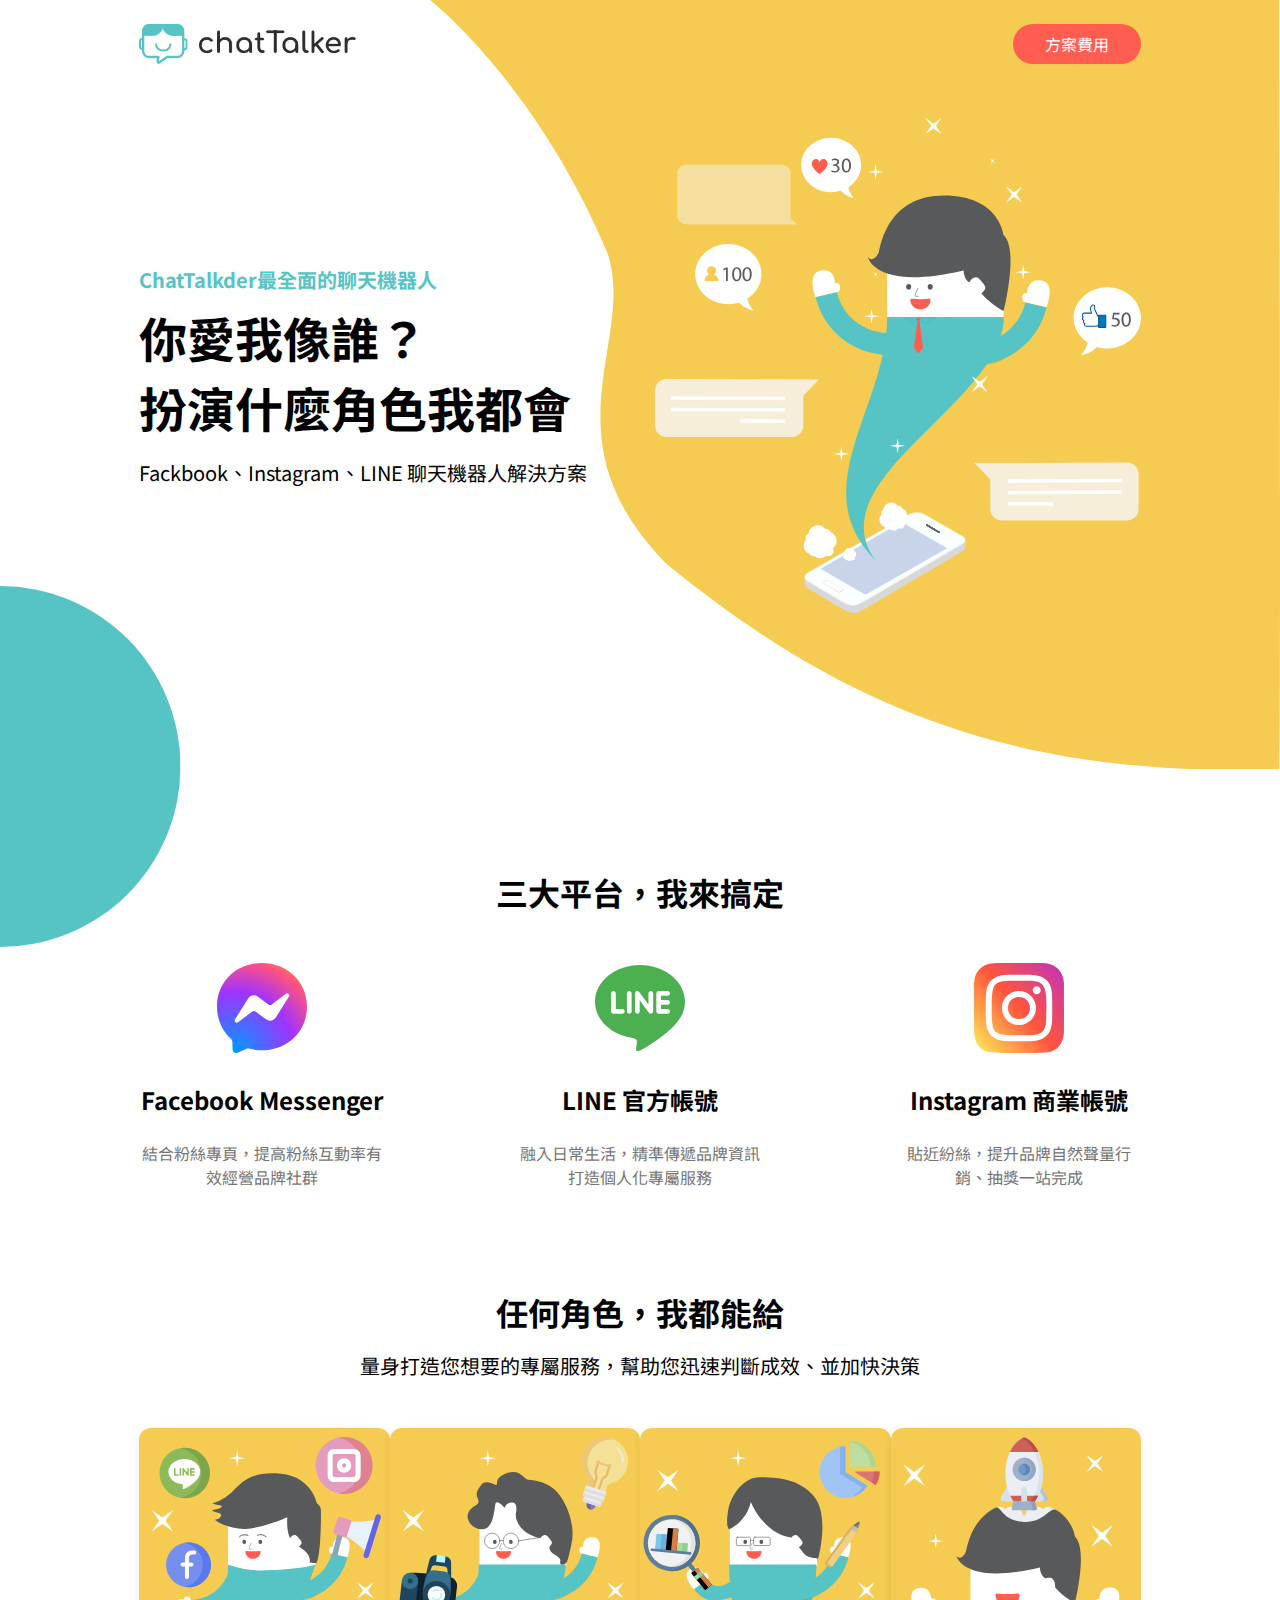
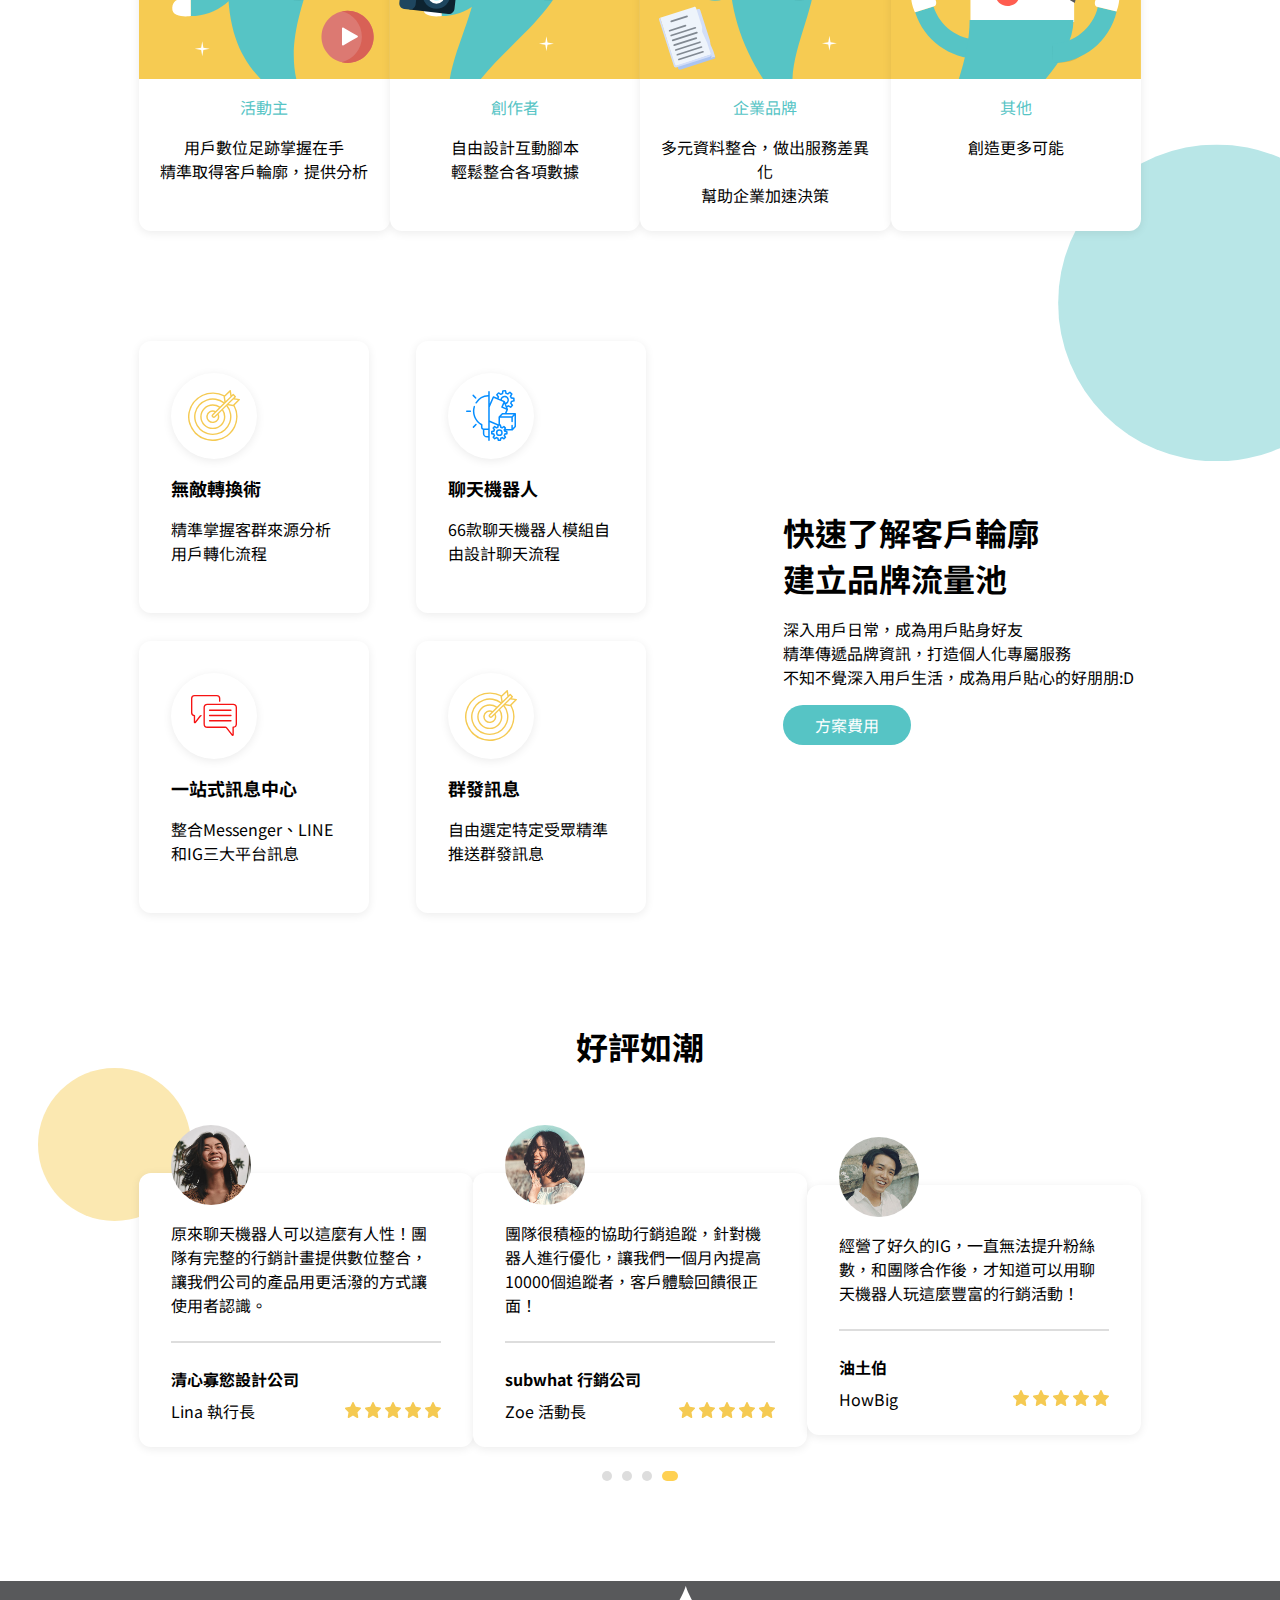
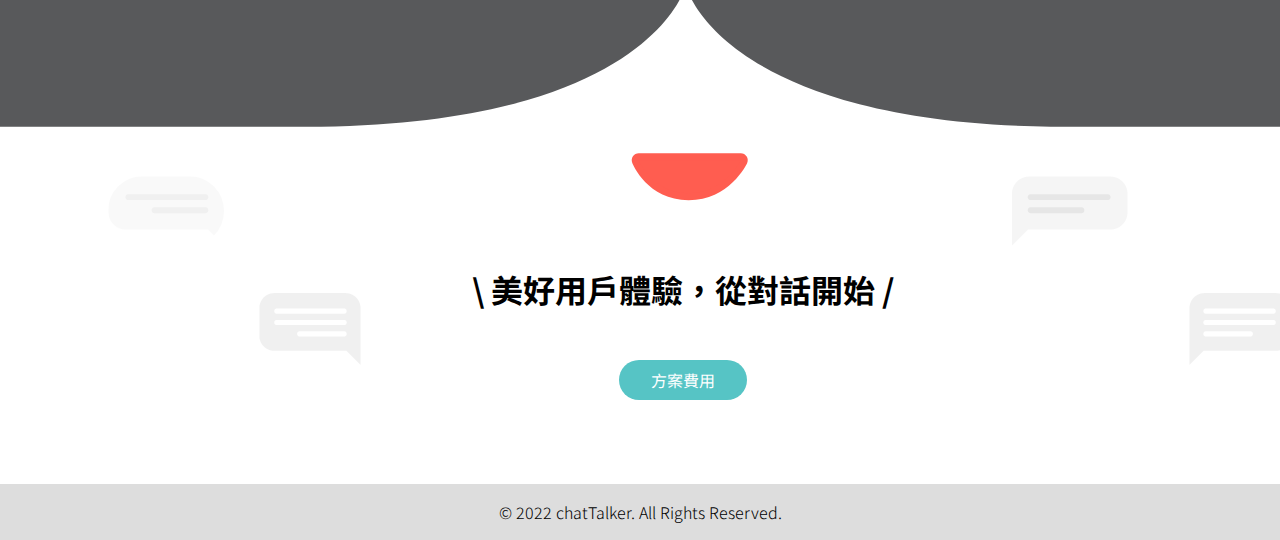
==== index.html @ a9860c72 "test-1" ====
<!DOCTYPE html>
<html lang="en">
<head>
  <meta charset="UTF-8">
  <meta http-equiv="X-UA-Compatible" content="IE=edge">
  <meta name="viewport" content="width=device-width, initial-scale=1.0">

  <link rel="stylesheet" href="css/style.css">

  <title>chat Talker AI 機器人</title>
</head>
<body>
  <section class="container header">
    <nav>
      <img src="images/logo.png" alt="">

      <a class="btn" href="#">方案費用</a>
    </nav>
    
    <div class="hero">
      <div class="content">
        <p class="subtitle">ChatTalkder最全面的聊天機器人</p>
        <h1>你愛我像誰？<br>扮演什麼角色我都會</h1>
        <p>Fackbook、Instagram、LINE 聊天機器人解決方案</p>
      </div>

      <div>
        <img src="images/home.svg" alt="機器人">
      </div>
    </div>
  </section>

  <section class="container platform">
    <h1>三大平台，我來搞定</h1>
    <div class="socials">
      <div class="social">
        <img src="images/messenger.svg" alt="">
        <h2>Facebook Messenger</h2>
        <p>結合粉絲專頁，提高粉絲互動率有效經營品牌社群</p>
      </div>

      <div class="social">
        <img src="images/line.svg" alt="">
        <h2>LINE 官方帳號</h2>
        <p>融入日常生活，精準傳遞品牌資訊打造個人化專屬服務</p>
      </div>

      <div class="social">
        <img src="images/instagram.svg" alt="">
        <h2>Instagram 商業帳號</h2>
        <p>貼近紛絲，提升品牌自然聲量行銷、抽獎一站完成</p>
      </div>
    </div>
  </section>

  <section class="container service">
    <h1>任何角色，我都能給</h1>
    <p class="service-content">量身打造您想要的專屬服務，幫助您迅速判斷成效、並加快決策</p>

    <div class="cards">
      <div class="card">
        <img src="images/ch01.svg" alt="">
        <div class="card-content">
          <p class="card-color">活動主</p>
          <p>用戶數位足跡掌握在手<br>精準取得客戶輪廓，提供分析</p>
        </div>
      </div>

      <div class="card">
        <img src="images/ch02.svg" alt="">
        <div class="card-content">
          <p class="card-color">創作者</p>
          <p>自由設計互動腳本<br>輕鬆整合各項數據</p>
        </div>
      </div>

      <div class="card">
        <img src="images/ch03.svg" alt="">
        <div class="card-content">
          <p class="card-color">企業品牌</p>
          <p>多元資料整合，做出服務差異化<br>幫助企業加速決策</p>
        </div>
      </div>

      <div class="card">
        <img src="images/ch04.svg" alt="">
        <div class="card-content">
          <p class="card-color">其他</p>
          <p>創造更多可能</p>
        </div>
      </div>
    </div>
  </section>

  <section class="container customers">
    <div class="customer-cards">
      <div class="customer-card">
        <div class="customer-icon">
          <img src="images/icon01.svg" alt="">
        </div>
        <p class="icon-header">無敵轉換術</p>
        <p>精準掌握客群來源分析用戶轉化流程</p>
      </div>

      <div class="customer-card">
        <div class="customer-icon">
          <img src="images/icon02.svg" alt="">
        </div>
        <p class="icon-header">聊天機器人</p>
        <p>66款聊天機器人模組自由設計聊天流程</p>
      </div>

      <div class="customer-card">
        <div class="customer-icon">
          <img src="images/icon03.svg" alt="">
        </div>
        <p class="icon-header">一站式訊息中心</p>
        <p>整合Messenger、LINE和IG三大平台訊息</p>
      </div>

      <div class="customer-card">
        <div class="customer-icon">
          <img src="images/icon01.svg" alt="">
        </div>
        <p class="icon-header">群發訊息</p>
        <p>自由選定特定受眾精準推送群發訊息</p>
      </div>
    </div>

    <div class="customer-content">
      <h1>快速了解客戶輪廓<br>建立品牌流量池</h1>
      <p>深入用戶日常，成為用戶貼身好友<br>精準傳遞品牌資訊，打造個人化專屬服務<br>不知不覺深入用戶生活，成為用戶貼心的好朋朋:D</p>
      <a href="#" class="btn">方案費用</a>
    </div>
  </section>

  <section class="container comment">
    <h1>好評如潮</h1>
    <div class="comment-cards">
      <div class="comment-card">
        <div class="comment-img">
          <img src="images/user01.jpg" alt="">
        </div>

        <p>原來聊天機器人可以這麼有人性！團隊有完整的行銷計畫提供數位整合，讓我們公司的產品用更活潑的方式讓使用者認識。</p>
        <div class="line"></div>
        <div class="user-contents">
          <div class="user">
            <p class="company">清心寡慾設計公司</p>
            <p>Lina 執行長</p>
          </div>
          <div class="stars">
            <img src="images/icon_star.svg" alt="">
            <img src="images/icon_star.svg" alt="">
            <img src="images/icon_star.svg" alt="">
            <img src="images/icon_star.svg" alt="">
            <img src="images/icon_star.svg" alt="">
          </div>
        </div>
      </div>

      <div class="comment-card">
        <div class="comment-img">
          <img src="images/user02.jpg" alt="">
        </div>
      
        <p>團隊很積極的協助行銷追蹤，針對機器人進行優化，讓我們一個月內提高10000個追蹤者，客戶體驗回饋很正面！</p>
        <div class="line"></div>
        <div class="user-contents">
          <div class="user">
            <p class="company">subwhat 行銷公司</p>
            <p>Zoe 活動長</p>
          </div>
          <div class="stars">
            <img src="images/icon_star.svg" alt="">
            <img src="images/icon_star.svg" alt="">
            <img src="images/icon_star.svg" alt="">
            <img src="images/icon_star.svg" alt="">
            <img src="images/icon_star.svg" alt="">
          </div>
        </div>
      </div>

      <div class="comment-card">
        <div class="comment-img">
          <img src="images/user03.jpg" alt="">
        </div>
      
        <p>經營了好久的IG，一直無法提升粉絲數，和團隊合作後，才知道可以用聊天機器人玩這麼豐富的行銷活動！</p>
        <div class="line"></div>
        <div class="user-contents">
          <div class="user">
            <p class="company">油土伯</p>
            <p>HowBig</p>
          </div>
          <div class="stars">
            <img src="images/icon_star.svg" alt="">
            <img src="images/icon_star.svg" alt="">
            <img src="images/icon_star.svg" alt="">
            <img src="images/icon_star.svg" alt="">
            <img src="images/icon_star.svg" alt="">
          </div>
        </div>
      </div>
    </div>

    <div class="dots">
      <div class="dot"></div>
      <div class="dot"></div>
      <div class="dot"></div>
      <div class="dot active"></div>
    </div>
  </section>

  <section class="experience">
    <div>
      <h1>\ 美好用戶體驗，從對話開始 /</h1>
      <a href="#" class="btn">方案費用</a>
    </div>
  </section>

  <footer>
    <p>© 2022 chatTalker. All Rights Reserved.</p>
  </footer>
</body>
</html>

<!-- 20220526修改 -->
---- css/style.css ----
@import url('https://fonts.googleapis.com/css2?family=Noto+Sans+TC:wght@100;300;400;500;700;900&display=swap');

:root {
  --main-color: #56C4C5;
  --secondary-color: #FF5D50;
  --text-color: #221E1F;
  --text-color-gray: #747474;
  --btn-text-color: #FFFFFF;
  --shadow-color: #00000014;
  --line-color: #DDDDDD;
  --dot-color: #FFD153;
}

* {
  margin: 0;
  padding: 0;
  box-sizing: border-box;
}

html, body {
  font-family: 'Noto Sans TC', sans-serif;
  overflow-x: hidden;
}

a {
  text-decoration: none;
  display: inline-block;
}

img {
  max-width: 100%;
}

.container {
  max-width: 1366px;
  padding: 0 139px;
  margin: 0 auto;
}

.btn {
  padding: 8px 32px;
  color: var(--btn-text-color);
  border-radius: 22px;
}

/* header section */
.header {
  position: relative;
  width: 100%;
  height: 769px;
  overflow: hidden;
}

.header::before {
  content: url(../images/ball01.svg);
  position: absolute;
  left: 0;
  bottom: 0;
  transform: translate(-50%, 50%);
  z-index: -5;

}

.header::after {
  content: url(../images/bg_home.svg);
  position: absolute;
  top: 0;
  right: 0;
  z-index: -5;
}

nav {
  padding: 24px 0;
  display: flex;
  justify-content: space-between;
  align-items: center;
}

nav img {
  width: 218px;
}

nav .btn {
  background-color: var(--secondary-color);
}

.hero {
  display: flex;
  justify-content: space-between;
  align-items: center;
  gap: 30px;
  margin-top: 30px;
}

.hero .content {
  flex: 1;
}

.subtitle {
  font-size: 18px;
  color: var(--main-color);
  font-weight: bold;
}

.hero h1 {
  margin-top: 8px;
  font-size: 48px;
}

.hero p {
  margin-top: 16px;
  font-size: 20px;
}

.hero div {
  flex: 1;
}

/* .hero img {
  width: 532px;
  flex: 1;
} */

/* platform section */
.platform {
  padding-top: 100px;
  text-align: center;
  position: relative;
  overflow: hidden;
}

.platform::before {
  content: url(../images/ball01.svg);
  position: absolute;
  top: 0;
  left: 0;
  transform: translate(-50%, -50%);
}

.platform h1 {
  font-size: 32px;
  font-weight: bold;
}

.socials {
  display: flex;
  justify-content: space-between;
  align-items: center;
  margin-top: 48px;
}

.social {
  width: 245px;
}

.social h2 {
  margin-top: 24px;
}

.social p {
  margin-top: 24px;
  color: var(--text-color-gray);
}

.social img {
  width: 90px;
}

/* service section */
.service {
  margin-top: 100px;
  text-align: center;
  position: relative;
  overflow: hidden;
  padding-bottom: 10px;
}

.service::after {
  content: url(../images/ball02.svg);
  position: absolute;
  bottom: 0;
  right: 0;
  transform: translate(30%, 70%);
  z-index: -20;
}

.service h1 {
  font-size: 32px;
}

.service .service-content {
  font-size: 20px;
  margin-top: 16px;
}

.cards {
  display: flex;
  justify-content: space-between;
  align-items: stretch;
  margin-top: 48px;
}

.card {
  width: 260px;
  border-radius: 12px;
  box-shadow: 0px 2px 10px var(--shadow-color);
  background-color: var(--btn-text-color);
}

.card img {
  vertical-align: middle;
  border-radius: 12px 12px 0 0;
}

.card-content {
  padding: 16px 16px 24px 16px;
}

.card .card-color {
  margin-top: 0;
  color: var(--main-color);
}

.card p {
  margin-top: 16px;
}

/* customer section */
.customers {
  display: flex;
  justify-content: flex-start;
  align-items: center;
  gap: 137px;
  padding-top: 100px;
  padding-bottom: 10px;
  position: relative;
  overflow: hidden;
}

.customers::after {
  content: url(../images/ball02.svg);
    position: absolute;
    top: 0;
    right: 0;
    transform: translate(30%, -30%);
    z-index: -20;
}

.customer-cards {
  flex-basis: 507px;
  display: flex;
  justify-content: flex-start;
  align-items: center;
  gap: 28px 47px;
  flex-wrap: wrap;
}

.customer-card {
  width: 230px;
  padding: 32px 32px 48px 32px;
  box-shadow: 0 2px 10px var(--shadow-color);
  border-radius: 12px;
}

.customer-icon {
  width: 86px;
  height: 86px;
  background-color: var(--btn-text-color);
  box-shadow: 0 2px 10px var(--shadow-color);
  border-radius: 50%;
  display: flex;
  justify-content: center;
  align-items: center;
}

.customer-content {
  /* flex: 1; */
  align-self: left;
}

.customer-content h1{
  font-size: 32px;
}

.customer-content p {
  margin-top: 16px;
}

.customer-content .btn{
  background-color: var(--main-color);
  margin-top: 16px;
}

.icon-header {
  font-size: 18px;
  font-weight: bold;
  margin-top: 24px;
}

.customer-card p {
  margin-top: 16px;
}

/* comment section */
.comment {
  margin-top: 100px;
  text-align: center;
  margin-bottom: 100px;
  position: relative;
}

.comment::before {
  content: url(../images/ball03.svg);
  position: absolute;
  top: 10%;
  left: 3%;
  z-index: -100;
}

.comment h1 {
  font-size: 32px;
}

.comment-cards {
  margin-top: 104px;
  display: flex;
  justify-content: space-between;
  align-items: center;
  position: relative;
  z-index: 100;
}

.comment-card {
  width: 352px;
  border-radius: 12px;
  box-shadow: 0px 2px 10px var(--shadow-color);
  padding: 48px 32px 24px 32px;
  text-align: left;
  position: relative;
  background-color: var(--btn-text-color);
}

.comment-img {
  width: 80px;
  height: 80px;
  border-radius: 50%;
  overflow: hidden;
  position: absolute;
  top: 0;
  left: 32px;
  transform: translateY(-60%);
}

.line {
  height: .3px;
  border: .3px solid var(--line-color);
  margin: 24px 0;
}

.user-contents {
  display: flex;
  justify-content: space-between;
  align-items: flex-end;
}

.company {
  font-weight: bold;
  margin-bottom: 8px;
}

.stars img {
  width: 16px;
}

.dots {
  display: flex;
  justify-content: center;
  align-items: center;
  gap: 10px;
  margin-top: 24px;
}

.dot {
  height: 10px;
  width: 10px;
  border-radius: 50%;
  background-color: var(--line-color);
}

.active {
  background-color: var(--dot-color);
  width: 16px;
  border-radius: 10px;;
}

/* experience section */
.experience {
  text-align: center;
  width: 1366px;
  margin: 0 auto;
  height: 503px;
  background-image: url(../images/home_footer.svg); 
  background-repeat: no-repeat;
  position: relative;
}

.experience div {
  position: absolute;
  top: 70%;
  left: 50%;
  transform: translate(-50%, -50%);
}

.experience h1 {
  font-size: 32px;
  margin-bottom: 48px;
}

.experience a {
  background-color: var(--main-color);
}

/* footer section */
footer {
  margin: 0 auto;
  max-width: 1366px;
  text-align: center;
  padding: 16px 0;
  background-color: var(--line-color);
}

footer p {
  font-weight: 300;
}


@media (max-width: 425px) {
  .container {
    padding: 0 20px;
  }

  .header {
    margin-top: 55px;
  }

  nav {
    padding: 16px 20px;
    position: fixed;
    top: 0;
    left: 0;
    width: 100%;
    background-color: var(--btn-text-color);
    border-bottom: 2px solid var(--dot-color);
    z-index: 1000;
  }

  nav img {
    width: 130px;
  }

  .header::after {
    content: url(../images/bg_home_sm.svg);
    top: 45%;
    right: 7%;
    width: 334px;
  }

  .header::before {
    content: '';
  }

  .hero {
    flex-direction: column;
  }

  .hero h1 {
    font-size: 32px;
  }

  .hero p {
    font-size: 16px;
  }

  .hero div {
    width: 100%;
  }

  /* .platform::before {
    top: 0;
    left: 0;
    transform: scale(.2);
  } */

  .platform::before {
    content: '';
    background-image: url(../images/ball01.svg);
    background-size: 126px 126px;
    transform: translate(-55%, -37%);
    width: 100%;
    height: 100%;
    background-repeat: no-repeat;
    background-position: center;
    z-index: -100;
  }

  .platform h1 {
    font-size: 28px;
  }

  .socials {
    flex-direction: column;
    gap: 24px;
    margin-top: 32px;
  }

  .social img {
    width: 60px;
  }

  .social h2 {
    margin-top: 16px;
  }

  .service {
    padding-bottom: 20px;
  }

  .service::after {
    content:'';
    background-image: url(../images/ball02.svg);
    background-size: 120px 120px;
    width: 100%;
    height: 100%;
    background-repeat: no-repeat;
    background-position: center;
    bottom: 0;
    right: 0;
    transform: translate(40%, 46.5%);
    /* z-index: 100; */
  }

  .social p {
    margin-top: 16px;
  }

  .service h1 {
    font-size: 28px;
  }

  .service .service-content {
    font-size: 16px;
  }

  .cards {
    flex-direction: column;
    align-items: center;
    margin-top: 32px;
    gap: 24px;
  }

  .customers {
    margin-top: 60px;
    flex-direction: column-reverse;
    text-align: center;
    gap: 32px;
    padding-top: 10px;
  }

  .customers::after {
    content: '';
  }

  .customer-cards {
    flex-direction: column;
    text-align: left;
    padding-bottom: 10px;
  }

  .comment {
    margin-top: 60px;
    margin-bottom: 0;
  }

  .comment::before {
    /* z-index: 500; */
    transform: scale(.8);
    top: 3%;
    left: -10%;
  }

  .comment-cards {
    flex-direction: column;
    margin-top: 88px;
  }

  .comment-card {
    width: 100%;
  }

  .comment-cards .comment-card:nth-child(2) {
    display: none;
  }

  .comment-cards .comment-card:last-child {
    display: none;
  }

  .experience {
    margin-top: 60px;
    background-image: url(../images/footer_sm.svg);
    background-repeat: no-repeat;
    background-position: top;
    background-size: contain;
    width: 100%;
    height: 461px;
  }

  .experience div {
    width: 100%;
    top: 75%;
    left: 50%;
  }

  .experience h1 {
    font-size: 24px;
    margin-bottom: 24px;
  }
}
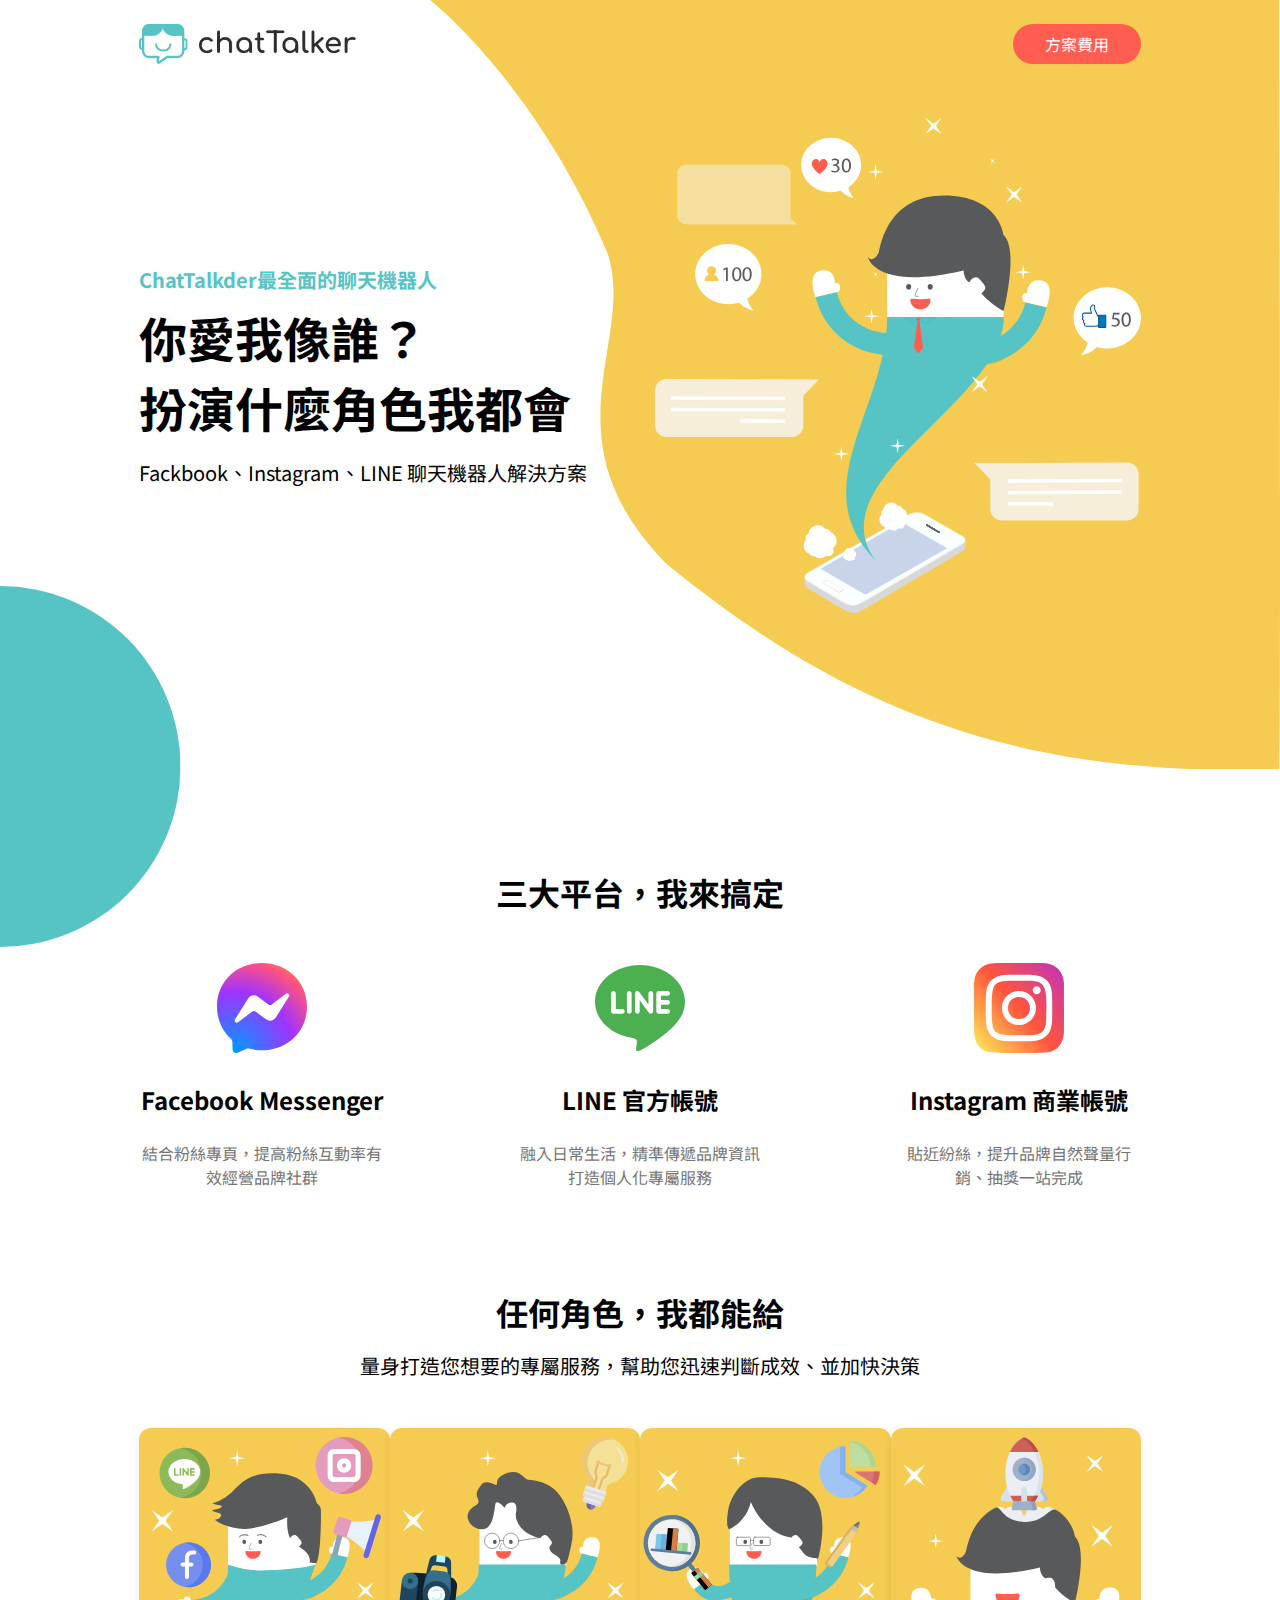
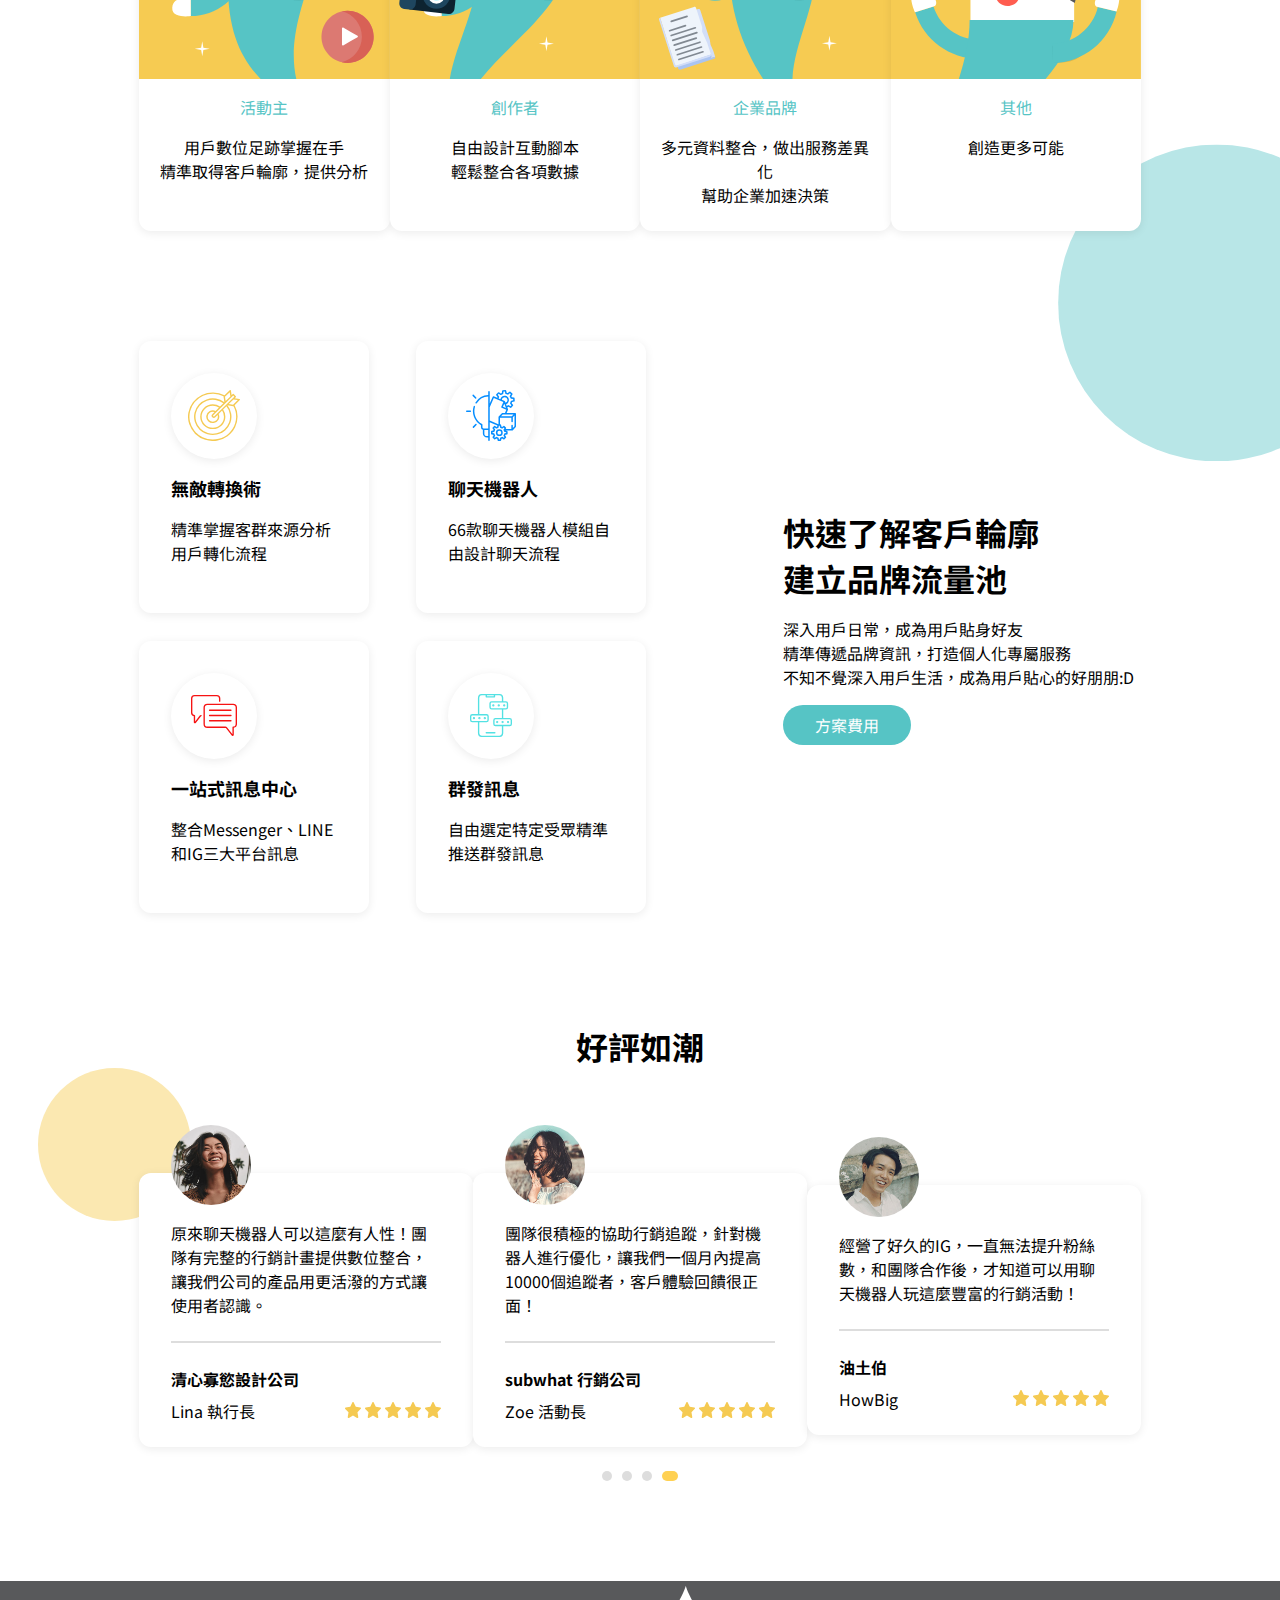
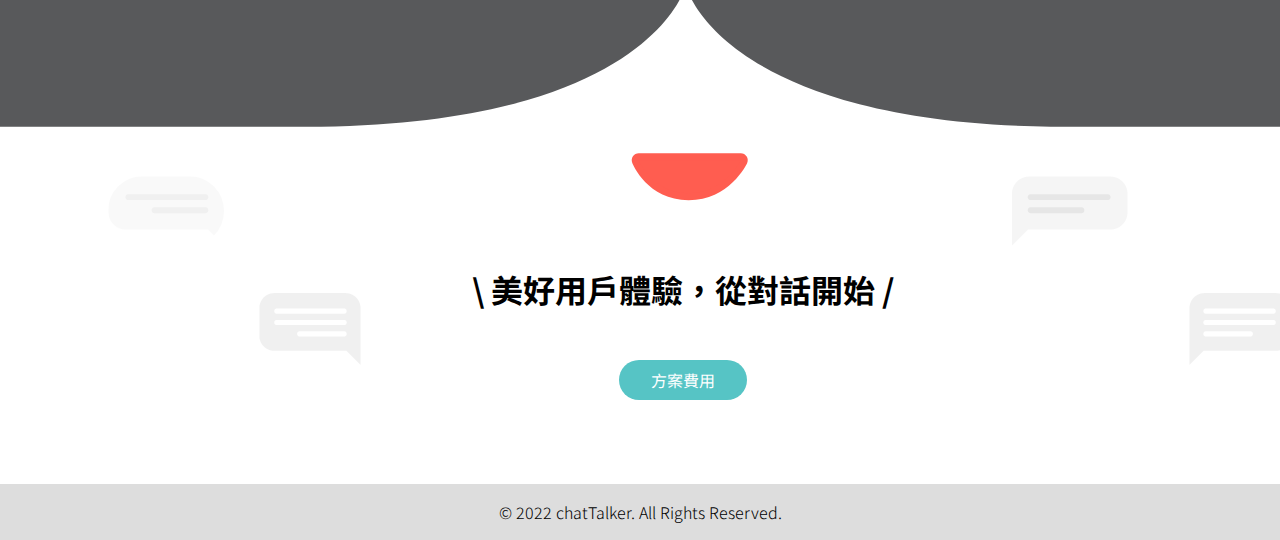
==== commit b59aa415: "Update index.html" ====
--- a/index.html
+++ b/index.html
@@ -120,7 +120,7 @@
 
       <div class="customer-card">
         <div class="customer-icon">
-          <img src="images/icon01.svg" alt="">
+          <img src="images/icon04.svg" alt="">
         </div>
         <p class="icon-header">群發訊息</p>
         <p>自由選定特定受眾精準推送群發訊息</p>
@@ -225,4 +225,4 @@
 </body>
 </html>
 
-<!-- 20220526修改 -->+<!-- 20220526修改 -->
--- a/css/style.css
+++ b/css/style.css
@@ -576,6 +576,10 @@
     padding-bottom: 10px;
   }
 
+  .customer-card {
+    width: 230px;
+  }
+
   .comment {
     margin-top: 60px;
     margin-bottom: 0;
@@ -625,4 +629,4 @@
     font-size: 24px;
     margin-bottom: 24px;
   }
-}+}
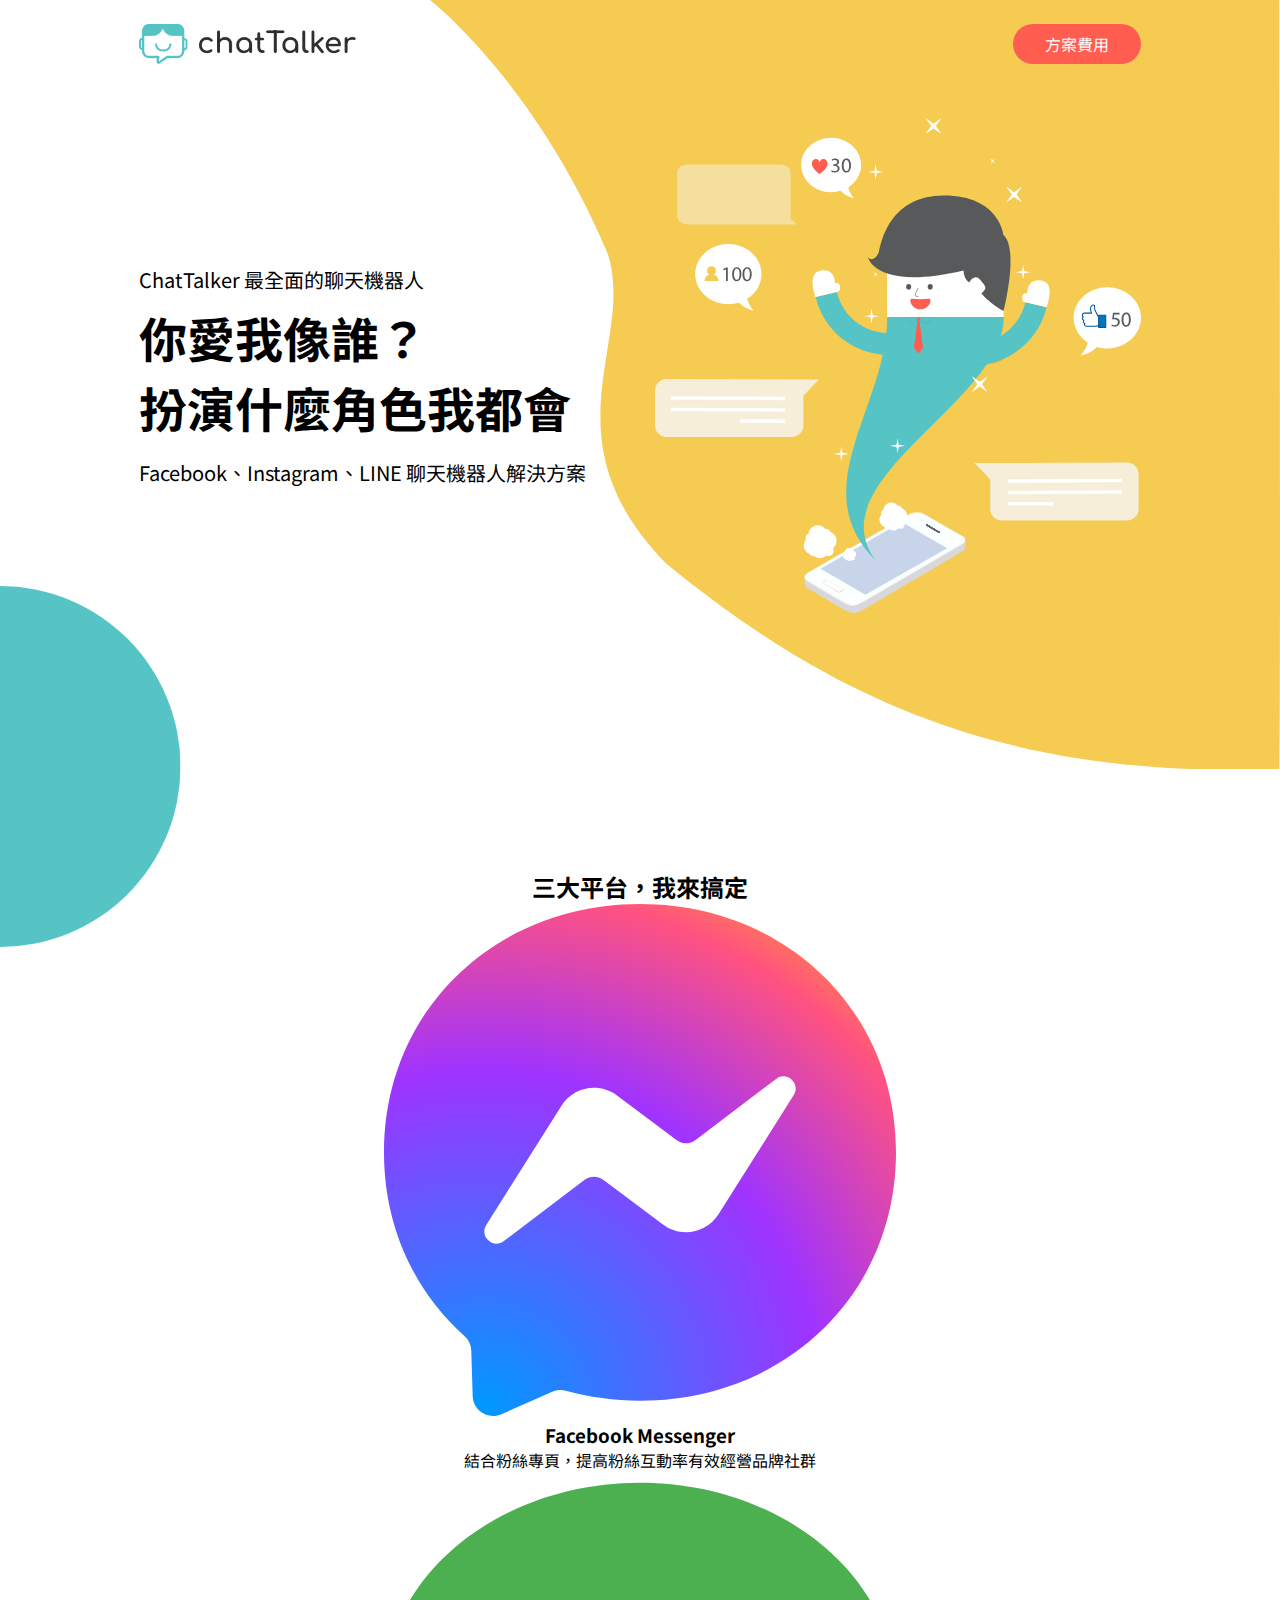
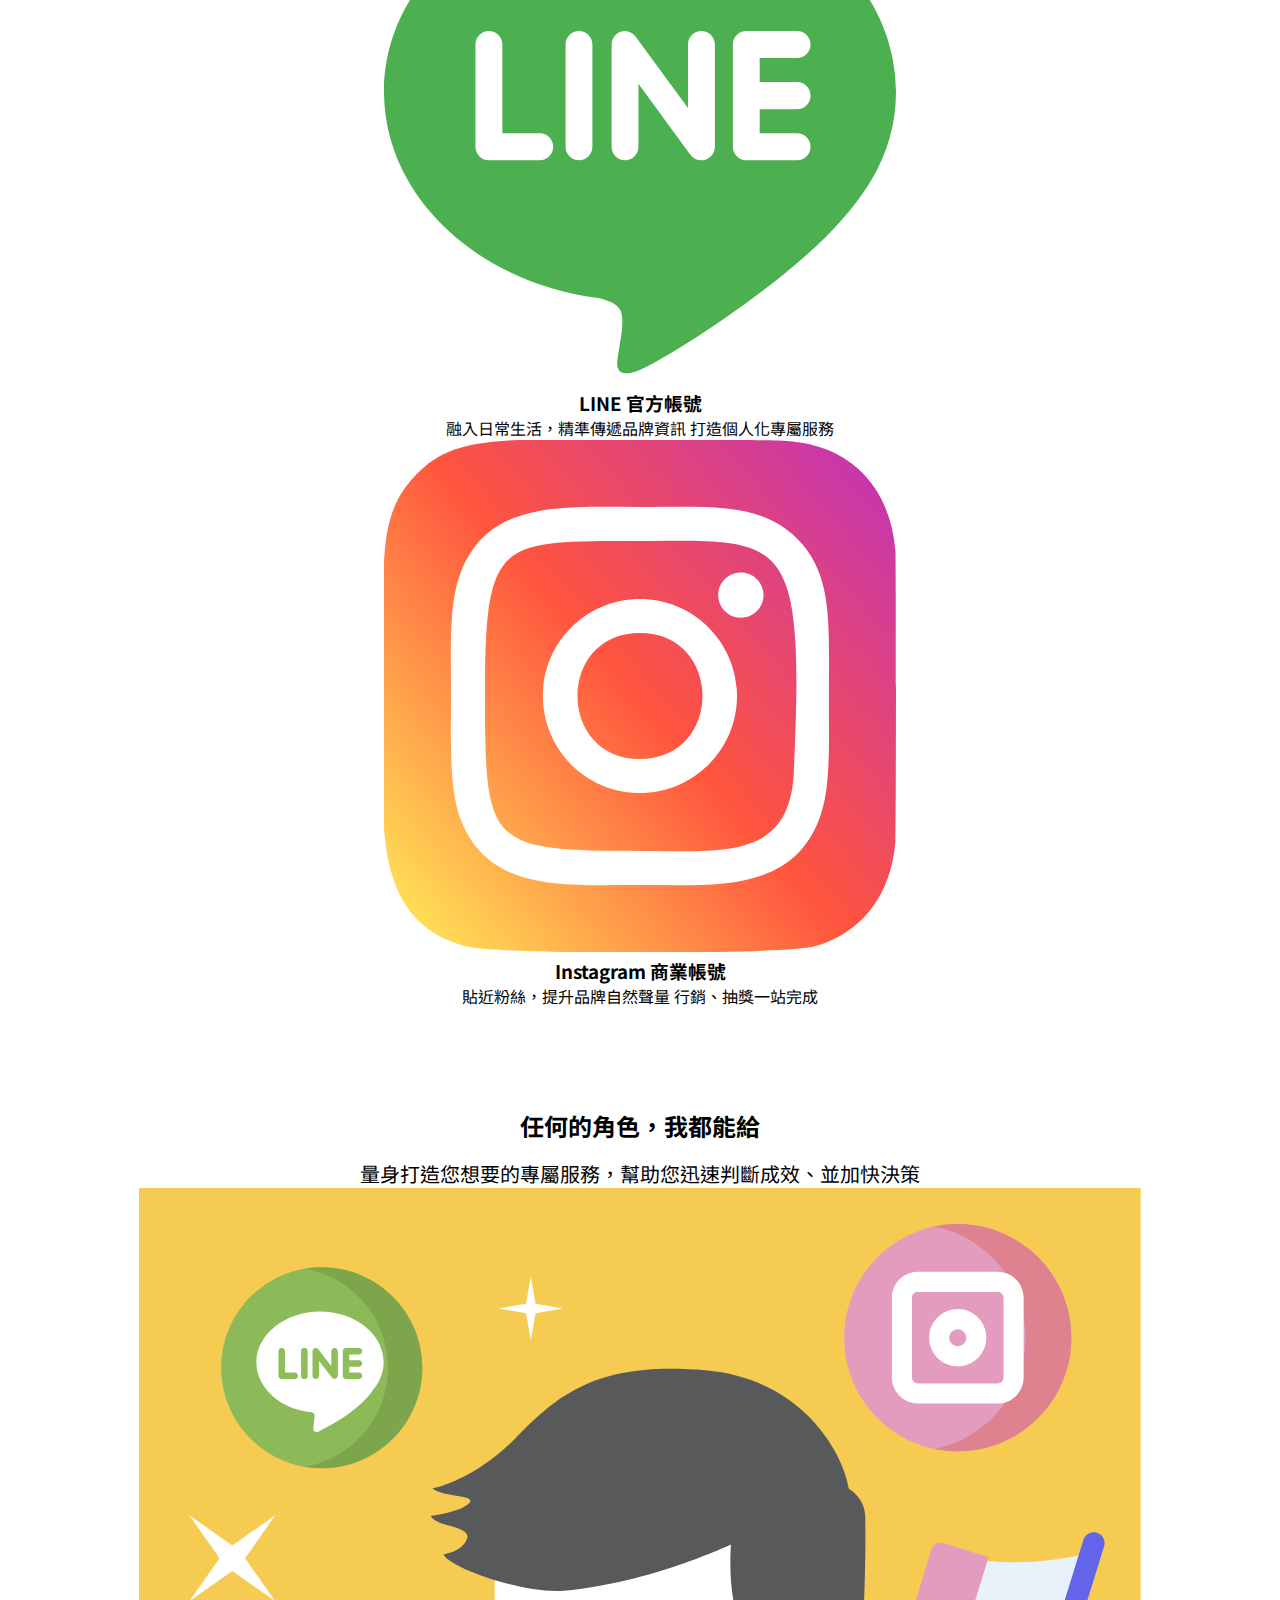
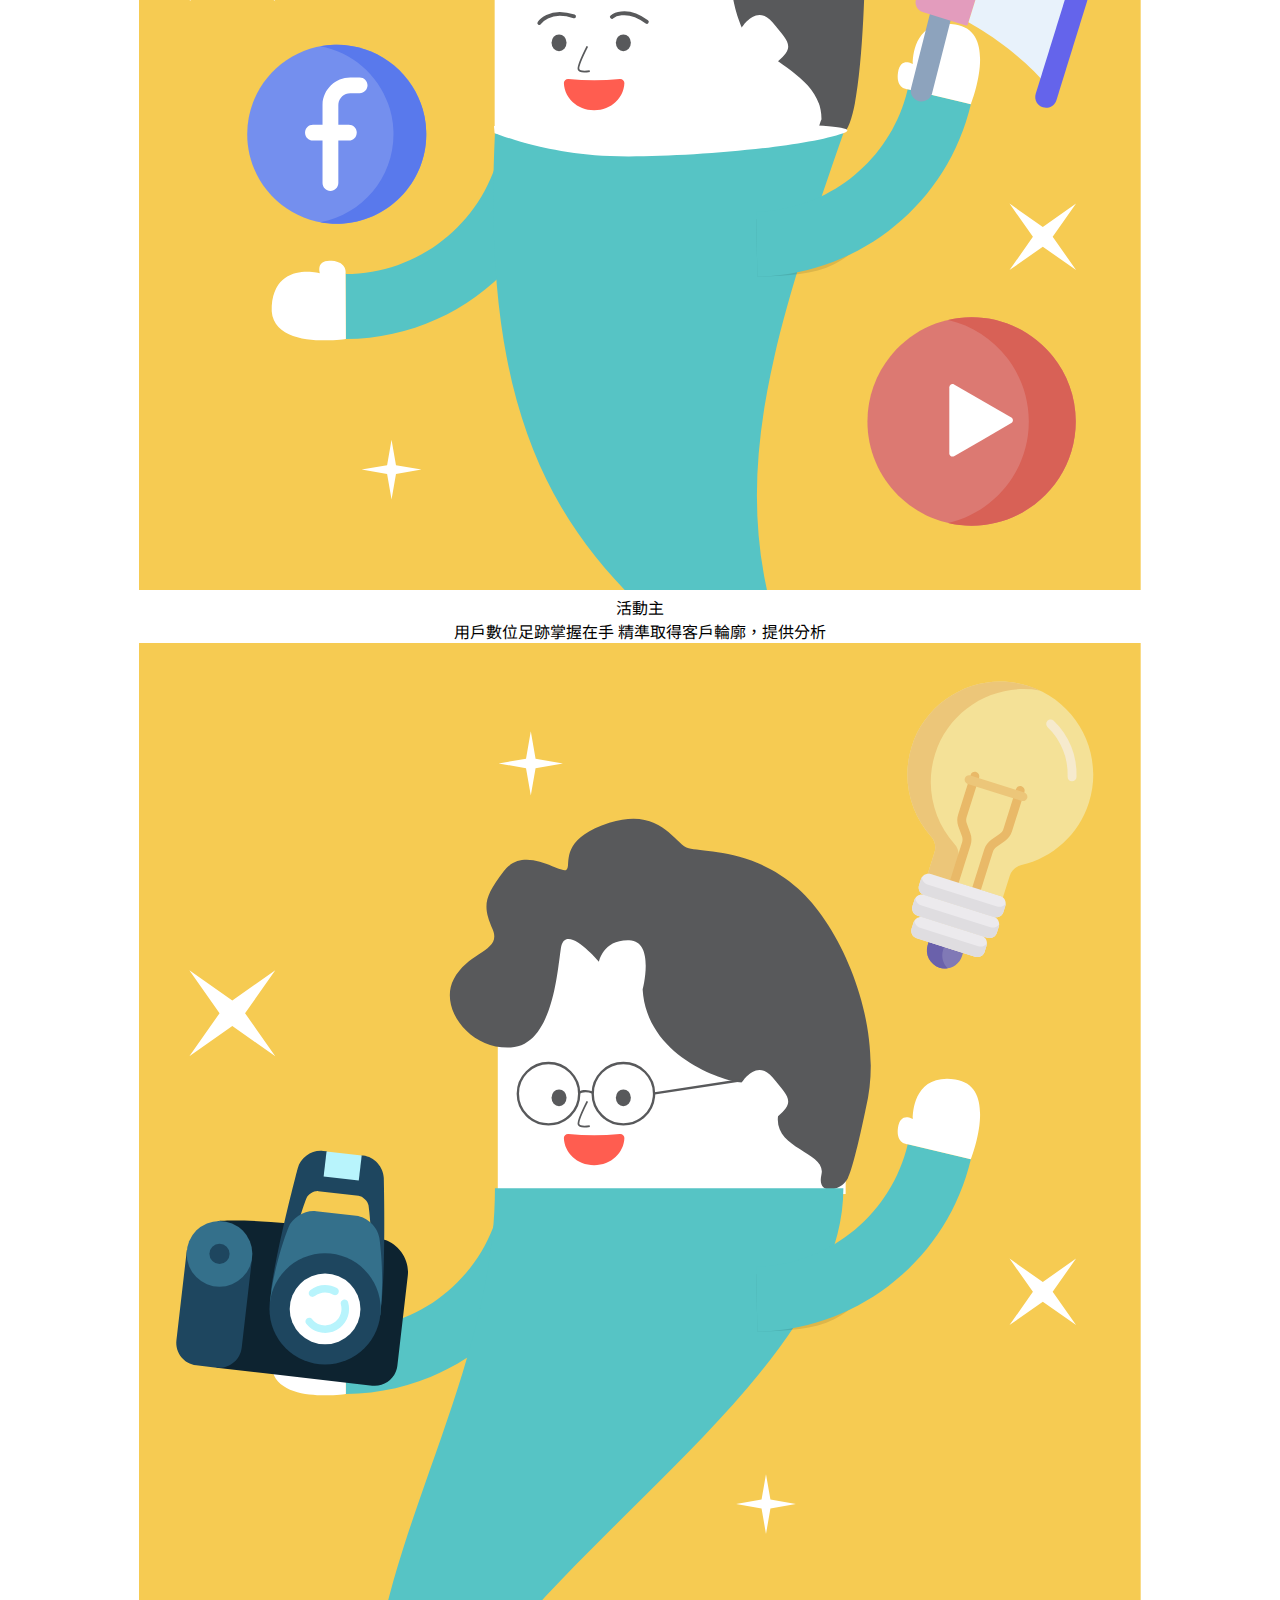
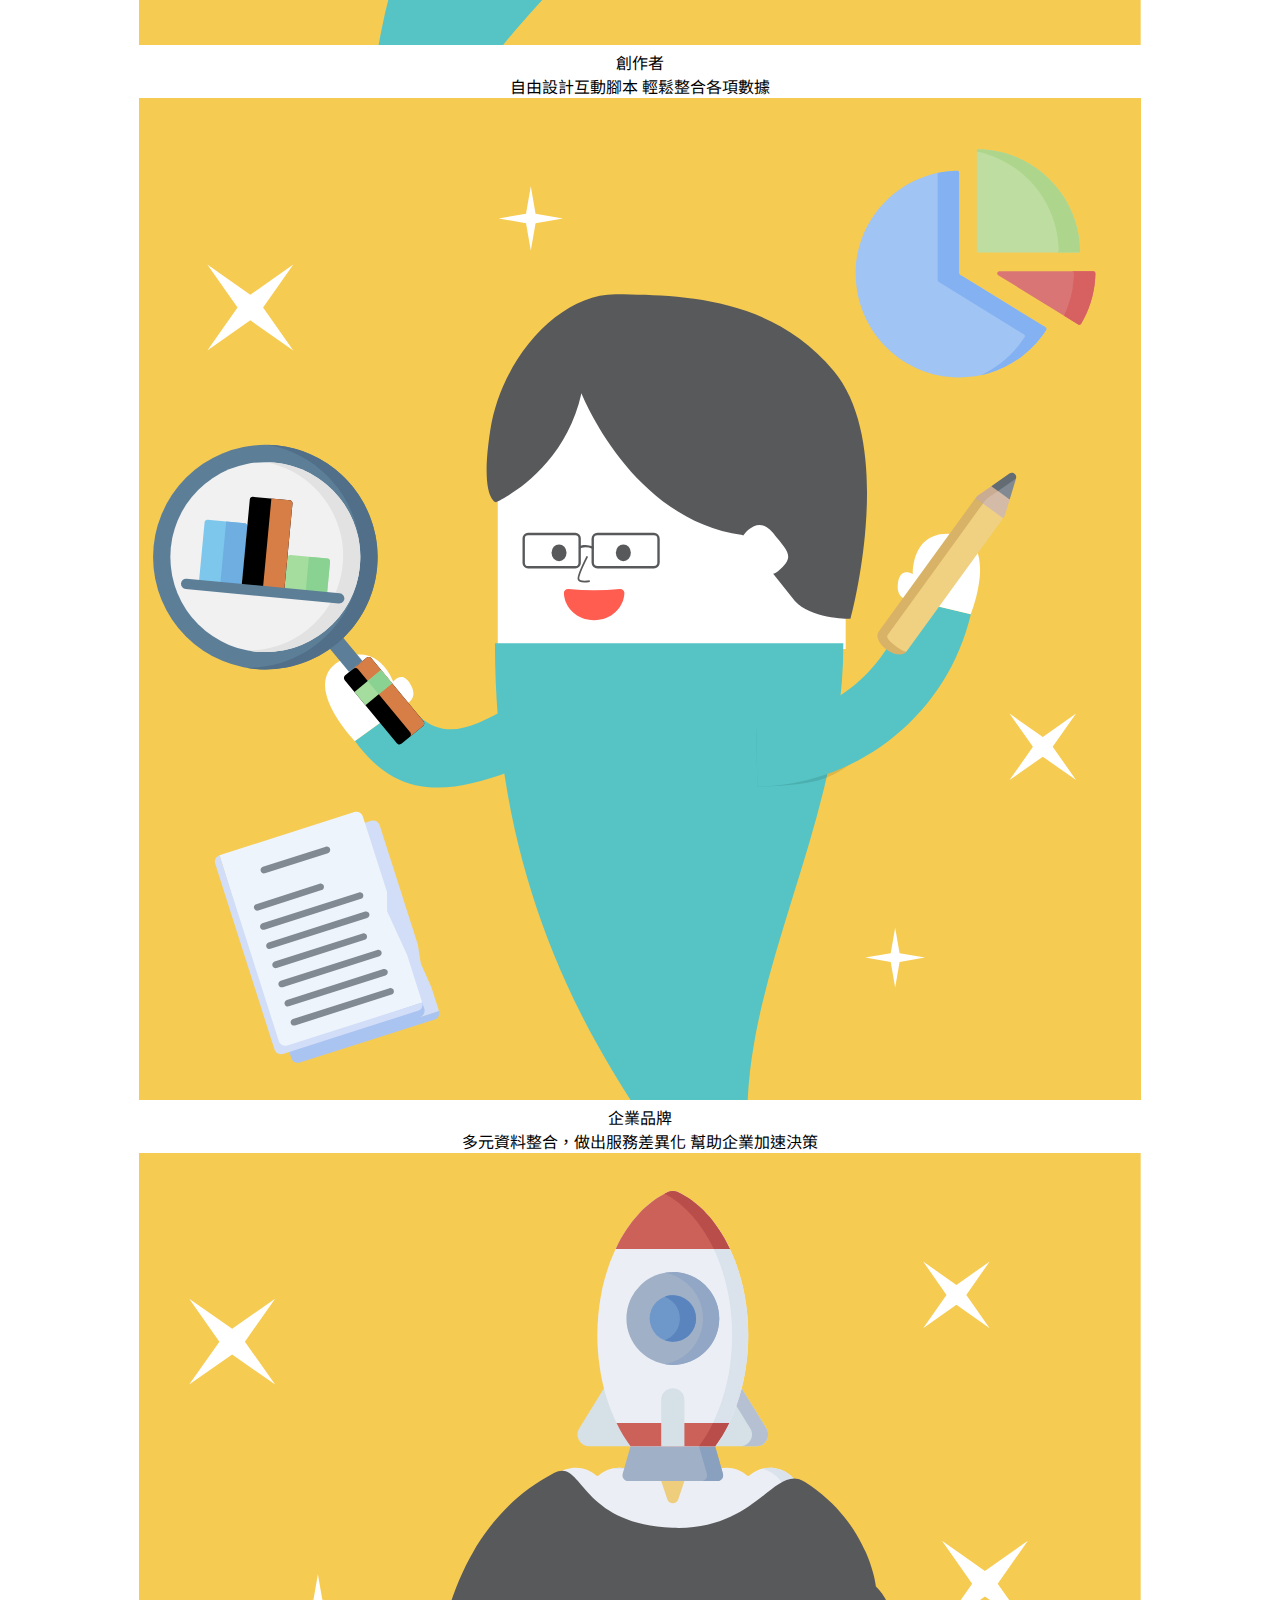
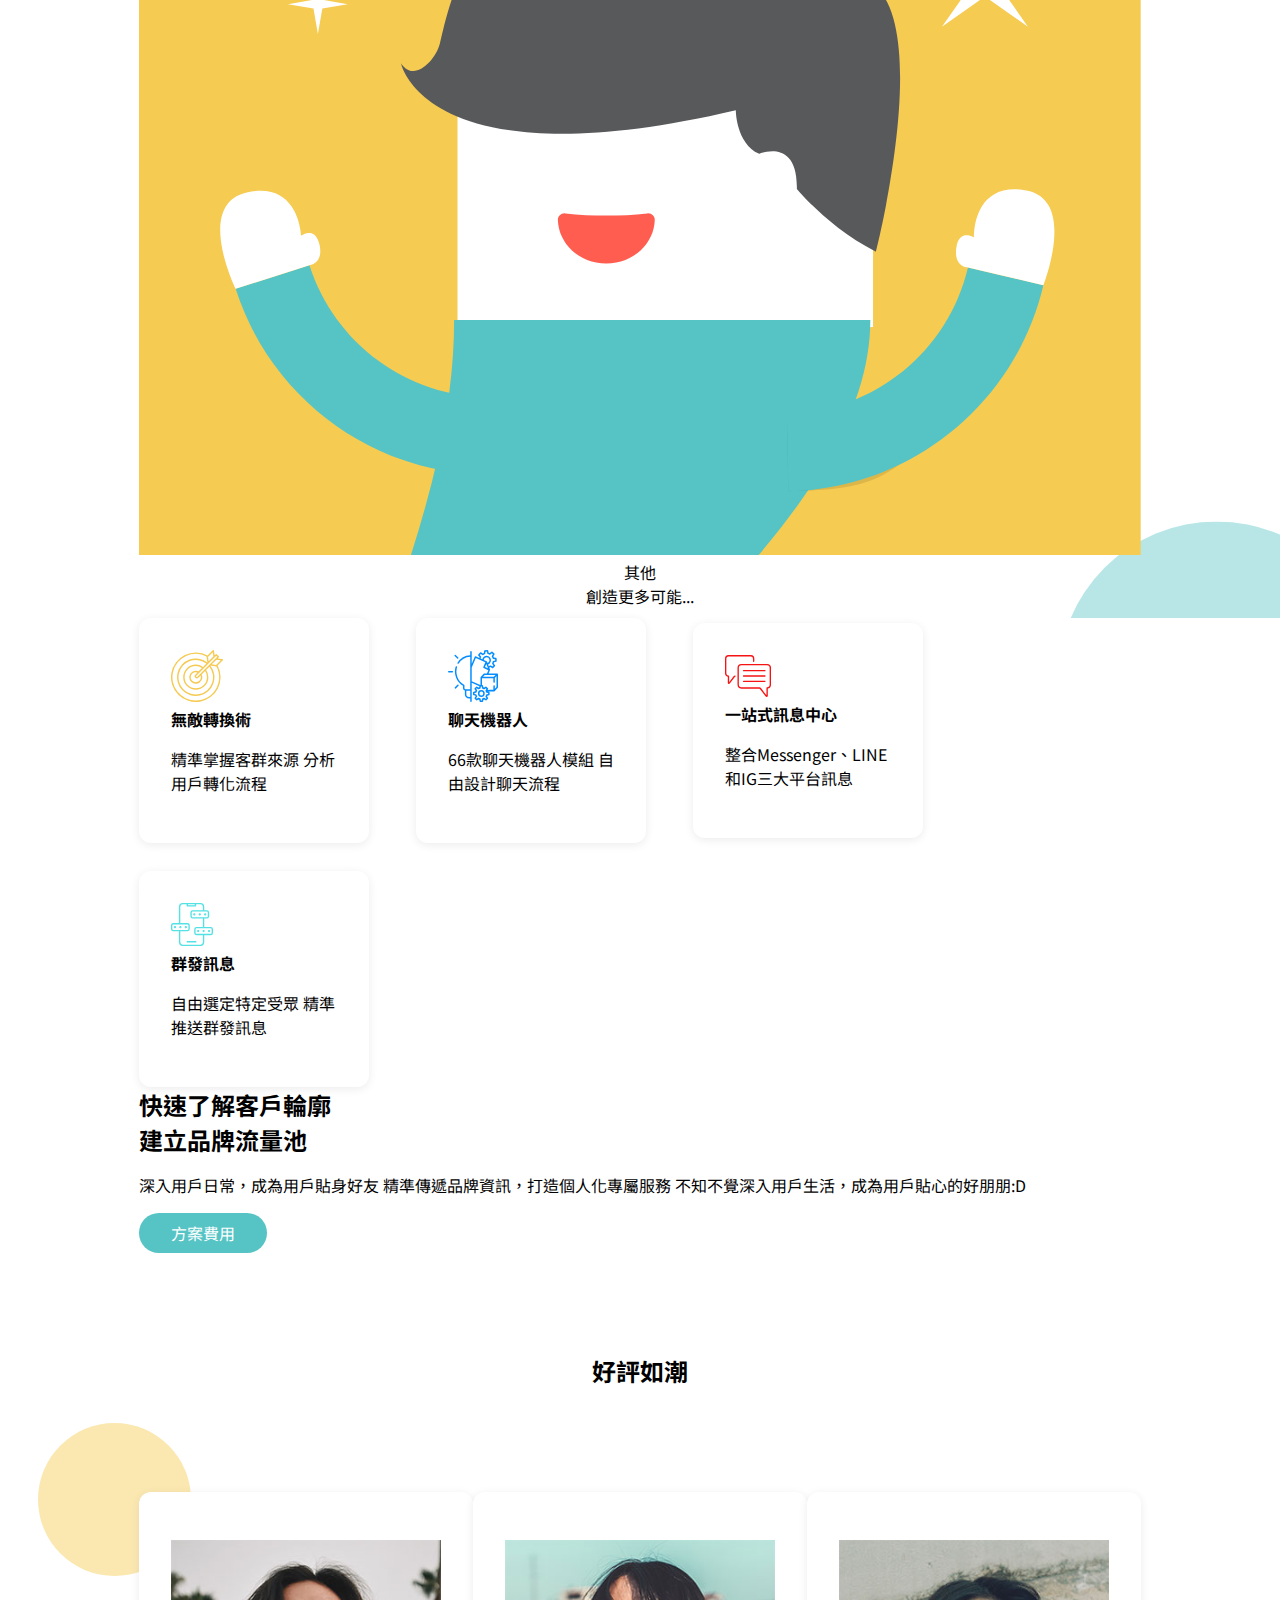
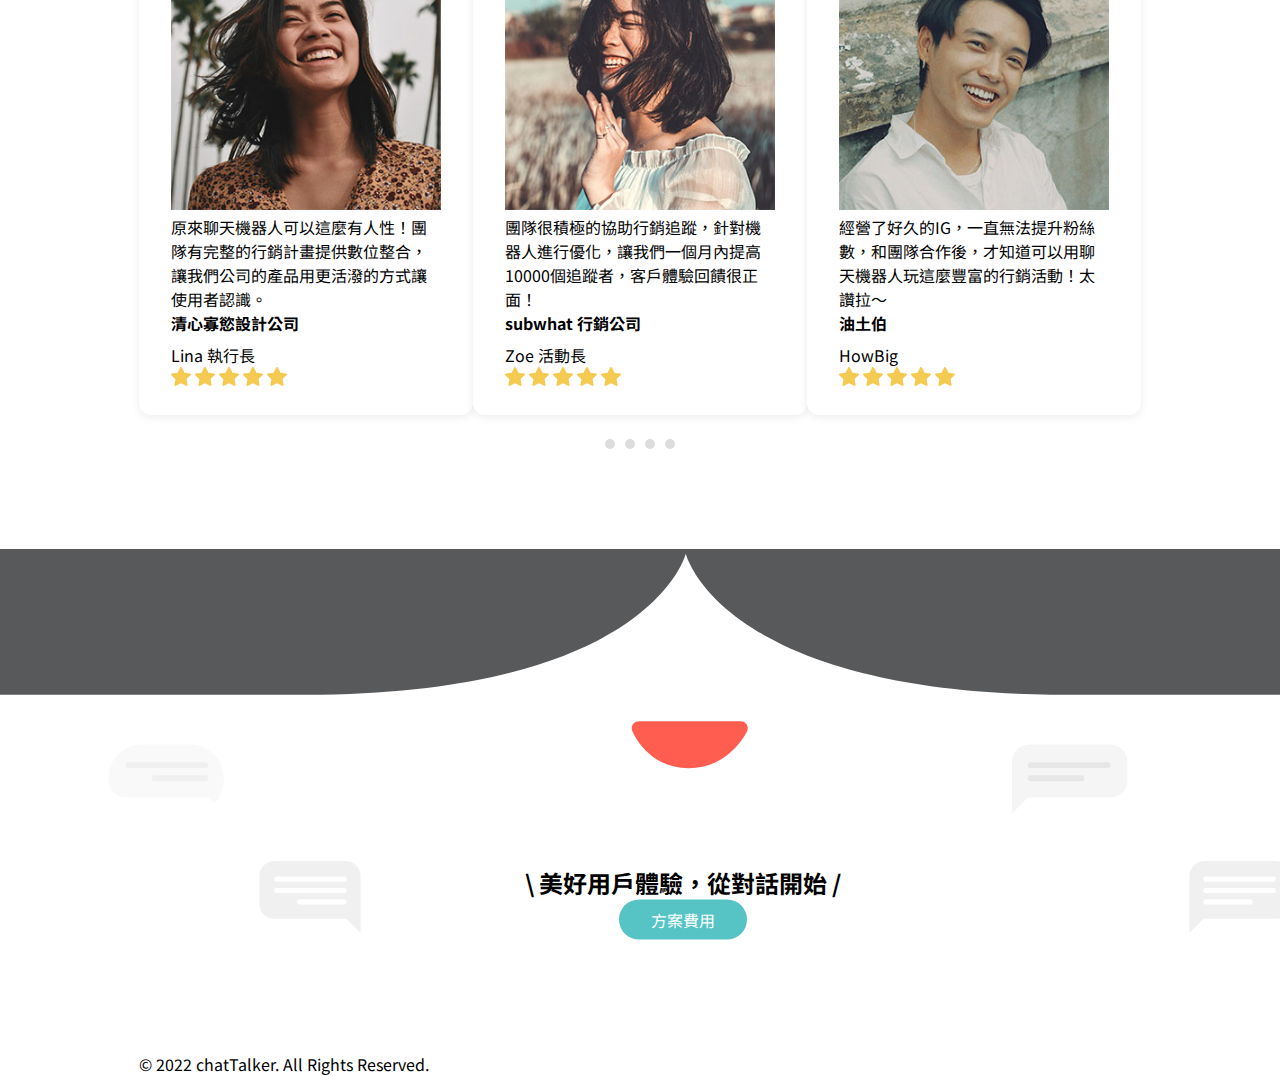
==== commit ae65b36d: "Update index.html" ====
--- a/index.html
+++ b/index.html
@@ -10,219 +10,225 @@
   <title>chat Talker AI 機器人</title>
 </head>
 <body>
-  <section class="container header">
-    <nav>
-      <img src="images/logo.png" alt="">
-
-      <a class="btn" href="#">方案費用</a>
-    </nav>
-    
-    <div class="hero">
-      <div class="content">
-        <p class="subtitle">ChatTalkder最全面的聊天機器人</p>
-        <h1>你愛我像誰？<br>扮演什麼角色我都會</h1>
-        <p>Fackbook、Instagram、LINE 聊天機器人解決方案</p>
-      </div>
-
-      <div>
-        <img src="images/home.svg" alt="機器人">
-      </div>
-    </div>
-  </section>
-
-  <section class="container platform">
-    <h1>三大平台，我來搞定</h1>
-    <div class="socials">
-      <div class="social">
-        <img src="images/messenger.svg" alt="">
-        <h2>Facebook Messenger</h2>
-        <p>結合粉絲專頁，提高粉絲互動率有效經營品牌社群</p>
-      </div>
-
-      <div class="social">
-        <img src="images/line.svg" alt="">
-        <h2>LINE 官方帳號</h2>
-        <p>融入日常生活，精準傳遞品牌資訊打造個人化專屬服務</p>
-      </div>
-
-      <div class="social">
-        <img src="images/instagram.svg" alt="">
-        <h2>Instagram 商業帳號</h2>
-        <p>貼近紛絲，提升品牌自然聲量行銷、抽獎一站完成</p>
-      </div>
-    </div>
-  </section>
-
-  <section class="container service">
-    <h1>任何角色，我都能給</h1>
+  <section class="header">
+    <div class="container">
+      <nav>
+        <img src="images/logo.png" alt="">
+        <a class="btn" href="#">方案費用</a>
+      </nav>
+
+      <div class="hero">
+        <div class="hero-content">
+          <p class="main-color">ChatTalker 最全面的聊天機器人</p>
+          <h1>你愛我像誰？<br>扮演什麼角色我都會</h1>
+          <p>Facebook、Instagram、LINE 聊天機器人解決方案</p>
+        </div>
+
+        <div class="hero-img">
+          <img src="images/home.svg" alt="">
+        </div>
+      </div>
+    </div>
+  </section>
+
+  <section class="platform">
+    <div class="container">
+      <h2>三大平台，我來搞定</h2>
+      <div class="social-platforms">
+        <div class="platform-card">
+          <img src="images/messenger.svg" alt="">
+          <h3>Facebook Messenger</h3>
+          <p>結合粉絲專頁，提高粉絲互動率有效經營品牌社群</p>
+        </div>
+
+        <div class="platform-card">
+          <img src="images/line.svg" alt="">
+          <h3>LINE 官方帳號</h3>
+          <p>融入日常生活，精準傳遞品牌資訊 打造個人化專屬服務</p>
+        </div>
+
+        <div class="platform-card">
+          <img src="images/instagram.svg" alt="">
+          <h3>Instagram 商業帳號</h3>
+          <p>貼近粉絲，提升品牌自然聲量 行銷、抽獎一站完成</p>
+        </div>
+      </div>
+    </div>
+  </section>
+
+  <section class="service">
+    <div class="container">
+      <h2>任何的角色，我都能給</h2>
     <p class="service-content">量身打造您想要的專屬服務，幫助您迅速判斷成效、並加快決策</p>
 
-    <div class="cards">
-      <div class="card">
+    <div class="service-cards">
+      <div class="service-card">
         <img src="images/ch01.svg" alt="">
-        <div class="card-content">
-          <p class="card-color">活動主</p>
-          <p>用戶數位足跡掌握在手<br>精準取得客戶輪廓，提供分析</p>
-        </div>
-      </div>
-
-      <div class="card">
+        <p class="service-main-color">活動主</p>
+        <p class="service-card-text">用戶數位足跡掌握在手 精準取得客戶輪廓，提供分析</p>
+      </div>
+
+      <div class="service-card">
         <img src="images/ch02.svg" alt="">
-        <div class="card-content">
-          <p class="card-color">創作者</p>
-          <p>自由設計互動腳本<br>輕鬆整合各項數據</p>
-        </div>
-      </div>
-
-      <div class="card">
+        <p class="service-main-color">創作者</p>
+        <p class="service-card-text">自由設計互動腳本 輕鬆整合各項數據</p>
+      </div>
+
+      <div class="service-card">
         <img src="images/ch03.svg" alt="">
-        <div class="card-content">
-          <p class="card-color">企業品牌</p>
-          <p>多元資料整合，做出服務差異化<br>幫助企業加速決策</p>
-        </div>
-      </div>
-
-      <div class="card">
+        <p class="service-main-color">企業品牌</p>
+        <p class="service-card-text">多元資料整合，做出服務差異化 幫助企業加速決策</p>
+      </div>
+
+      <div class="service-card">
         <img src="images/ch04.svg" alt="">
-        <div class="card-content">
-          <p class="card-color">其他</p>
-          <p>創造更多可能</p>
-        </div>
-      </div>
-    </div>
-  </section>
-
-  <section class="container customers">
-    <div class="customer-cards">
-      <div class="customer-card">
-        <div class="customer-icon">
-          <img src="images/icon01.svg" alt="">
-        </div>
-        <p class="icon-header">無敵轉換術</p>
-        <p>精準掌握客群來源分析用戶轉化流程</p>
-      </div>
-
-      <div class="customer-card">
-        <div class="customer-icon">
-          <img src="images/icon02.svg" alt="">
-        </div>
-        <p class="icon-header">聊天機器人</p>
-        <p>66款聊天機器人模組自由設計聊天流程</p>
-      </div>
-
-      <div class="customer-card">
-        <div class="customer-icon">
-          <img src="images/icon03.svg" alt="">
-        </div>
-        <p class="icon-header">一站式訊息中心</p>
-        <p>整合Messenger、LINE和IG三大平台訊息</p>
-      </div>
-
-      <div class="customer-card">
-        <div class="customer-icon">
-          <img src="images/icon04.svg" alt="">
-        </div>
-        <p class="icon-header">群發訊息</p>
-        <p>自由選定特定受眾精準推送群發訊息</p>
-      </div>
-    </div>
-
-    <div class="customer-content">
-      <h1>快速了解客戶輪廓<br>建立品牌流量池</h1>
-      <p>深入用戶日常，成為用戶貼身好友<br>精準傳遞品牌資訊，打造個人化專屬服務<br>不知不覺深入用戶生活，成為用戶貼心的好朋朋:D</p>
+        <p class="service-main-color">其他</p>
+        <p class="service-card-text">創造更多可能...</p>
+      </div>
+    </div>
+    </div>
+  </section>
+
+  <section class="customer">
+    <div class="container">
+      <div class="customer-inner">
+        <div class="customer-cards">
+          <div class="customer-card">
+            <div class="card-icon">
+              <img src="images/icon01.svg" alt="">
+            </div>
+            <h4>無敵轉換術</h4>
+            <p>精準掌握客群來源 分析用戶轉化流程</p>
+          </div>
+
+          <div class="customer-card">
+            <div class="card-icon">
+              <img src="images/icon02.svg" alt="">
+            </div>
+            <h4>聊天機器人</h4>
+            <p>66款聊天機器人模組 自由設計聊天流程</p>
+          </div>
+
+          <div class="customer-card">
+            <div class="card-icon">
+              <img src="images/icon03.svg" alt="">
+            </div>
+            <h4>一站式訊息中心</h4>
+            <p>整合Messenger、LINE和IG三大平台訊息</p>
+          </div>
+
+          <div class="customer-card">
+            <div class="card-icon">
+              <img src="images/icon04.svg" alt="">
+            </div>
+            <h4>群發訊息</h4>
+            <p>自由選定特定受眾 精準推送群發訊息</p>
+          </div>
+        </div>
+
+        <div class="customer-content">
+          <h2>快速了解客戶輪廓<br>建立品牌流量池</h2>
+          <p>深入用戶日常，成為用戶貼身好友 精準傳遞品牌資訊，打造個人化專屬服務 不知不覺深入用戶生活，成為用戶貼心的好朋朋:D</p>
+          <a href="#" class="btn">方案費用</a>
+        </div>
+      </div>
+    </div>
+  </section>
+
+  <section class="comment">
+    <div class="container">
+      <h2>好評如潮</h2>
+
+      <div class="comment-cards">
+        <div class="comment-card">
+          <img class="user-img" src="images/user01.jpg" alt="">
+          <p>原來聊天機器人可以這麼有人性！團隊有完整的行銷計畫提供數位整合，讓我們公司的產品用更活潑的方式讓使用者認識。</p>
+
+          <div class="border-line"></div>
+
+          <div class="user">
+            <div class="person">
+              <div class="company">清心寡慾設計公司</div>
+              <p>Lina 執行長</p>
+            </div>
+
+            <div class="starts">
+              <img src="images/icon_star.svg" alt="">
+              <img src="images/icon_star.svg" alt="">
+              <img src="images/icon_star.svg" alt="">
+              <img src="images/icon_star.svg" alt="">
+              <img src="images/icon_star.svg" alt="">
+            </div>
+          </div>
+        </div>
+
+        <div class="comment-card">
+          <img class="user-img" src="images/user02.jpg" alt="">
+          <p>團隊很積極的協助行銷追蹤，針對機器人進行優化，讓我們一個月內提高10000個追蹤者，客戶體驗回饋很正面！</p>
+        
+          <div class="border-line"></div>
+        
+          <div class="user">
+            <div class="person">
+              <div class="company">subwhat 行銷公司</div>
+              <p>Zoe 活動長</p>
+            </div>
+        
+            <div class="starts">
+              <img src="images/icon_star.svg" alt="">
+              <img src="images/icon_star.svg" alt="">
+              <img src="images/icon_star.svg" alt="">
+              <img src="images/icon_star.svg" alt="">
+              <img src="images/icon_star.svg" alt="">
+            </div>
+          </div>
+        </div>
+
+        <div class="comment-card">
+          <img class="user-img" src="images/user03.jpg" alt="">
+          <p>經營了好久的IG，一直無法提升粉絲數，和團隊合作後，才知道可以用聊天機器人玩這麼豐富的行銷活動！太讚拉～</p>
+        
+          <div class="border-line"></div>
+        
+          <div class="user">
+            <div class="person">
+              <div class="company">油土伯</div>
+              <p>HowBig</p>
+            </div>
+        
+            <div class="starts">
+              <img src="images/icon_star.svg" alt="">
+              <img src="images/icon_star.svg" alt="">
+              <img src="images/icon_star.svg" alt="">
+              <img src="images/icon_star.svg" alt="">
+              <img src="images/icon_star.svg" alt="">
+            </div>
+          </div>
+        </div>
+      </div>
+
+      <div class="dots">
+        <div class="dot"></div>
+        <div class="dot"></div>
+        <div class="dot"></div>
+        <div class="dot"></div>
+      </div>
+    </div>
+  </section>
+
+  <section class="experience">
+    <div class="container">
+      <h2>\ 美好用戶體驗，從對話開始 /</h2>
       <a href="#" class="btn">方案費用</a>
     </div>
   </section>
 
-  <section class="container comment">
-    <h1>好評如潮</h1>
-    <div class="comment-cards">
-      <div class="comment-card">
-        <div class="comment-img">
-          <img src="images/user01.jpg" alt="">
-        </div>
-
-        <p>原來聊天機器人可以這麼有人性！團隊有完整的行銷計畫提供數位整合，讓我們公司的產品用更活潑的方式讓使用者認識。</p>
-        <div class="line"></div>
-        <div class="user-contents">
-          <div class="user">
-            <p class="company">清心寡慾設計公司</p>
-            <p>Lina 執行長</p>
-          </div>
-          <div class="stars">
-            <img src="images/icon_star.svg" alt="">
-            <img src="images/icon_star.svg" alt="">
-            <img src="images/icon_star.svg" alt="">
-            <img src="images/icon_star.svg" alt="">
-            <img src="images/icon_star.svg" alt="">
-          </div>
-        </div>
-      </div>
-
-      <div class="comment-card">
-        <div class="comment-img">
-          <img src="images/user02.jpg" alt="">
-        </div>
-      
-        <p>團隊很積極的協助行銷追蹤，針對機器人進行優化，讓我們一個月內提高10000個追蹤者，客戶體驗回饋很正面！</p>
-        <div class="line"></div>
-        <div class="user-contents">
-          <div class="user">
-            <p class="company">subwhat 行銷公司</p>
-            <p>Zoe 活動長</p>
-          </div>
-          <div class="stars">
-            <img src="images/icon_star.svg" alt="">
-            <img src="images/icon_star.svg" alt="">
-            <img src="images/icon_star.svg" alt="">
-            <img src="images/icon_star.svg" alt="">
-            <img src="images/icon_star.svg" alt="">
-          </div>
-        </div>
-      </div>
-
-      <div class="comment-card">
-        <div class="comment-img">
-          <img src="images/user03.jpg" alt="">
-        </div>
-      
-        <p>經營了好久的IG，一直無法提升粉絲數，和團隊合作後，才知道可以用聊天機器人玩這麼豐富的行銷活動！</p>
-        <div class="line"></div>
-        <div class="user-contents">
-          <div class="user">
-            <p class="company">油土伯</p>
-            <p>HowBig</p>
-          </div>
-          <div class="stars">
-            <img src="images/icon_star.svg" alt="">
-            <img src="images/icon_star.svg" alt="">
-            <img src="images/icon_star.svg" alt="">
-            <img src="images/icon_star.svg" alt="">
-            <img src="images/icon_star.svg" alt="">
-          </div>
-        </div>
-      </div>
-    </div>
-
-    <div class="dots">
-      <div class="dot"></div>
-      <div class="dot"></div>
-      <div class="dot"></div>
-      <div class="dot active"></div>
-    </div>
-  </section>
-
-  <section class="experience">
-    <div>
-      <h1>\ 美好用戶體驗，從對話開始 /</h1>
-      <a href="#" class="btn">方案費用</a>
-    </div>
-  </section>
-
-  <footer>
-    <p>© 2022 chatTalker. All Rights Reserved.</p>
-  </footer>
+  <section class="footer">
+    <div class="container">
+      <p>© 2022 chatTalker. All Rights Reserved.</p>
+    </div>
+  </section>
 </body>
 </html>
 
-<!-- 20220526修改 -->
+<!-- 20220521修改 -->
--- a/css/style.css
+++ b/css/style.css
@@ -571,7 +571,8 @@
   }
 
   .customer-cards {
-    flex-direction: column;
+    justify-content: center;
+    align-items: center;
     text-align: left;
     padding-bottom: 10px;
   }
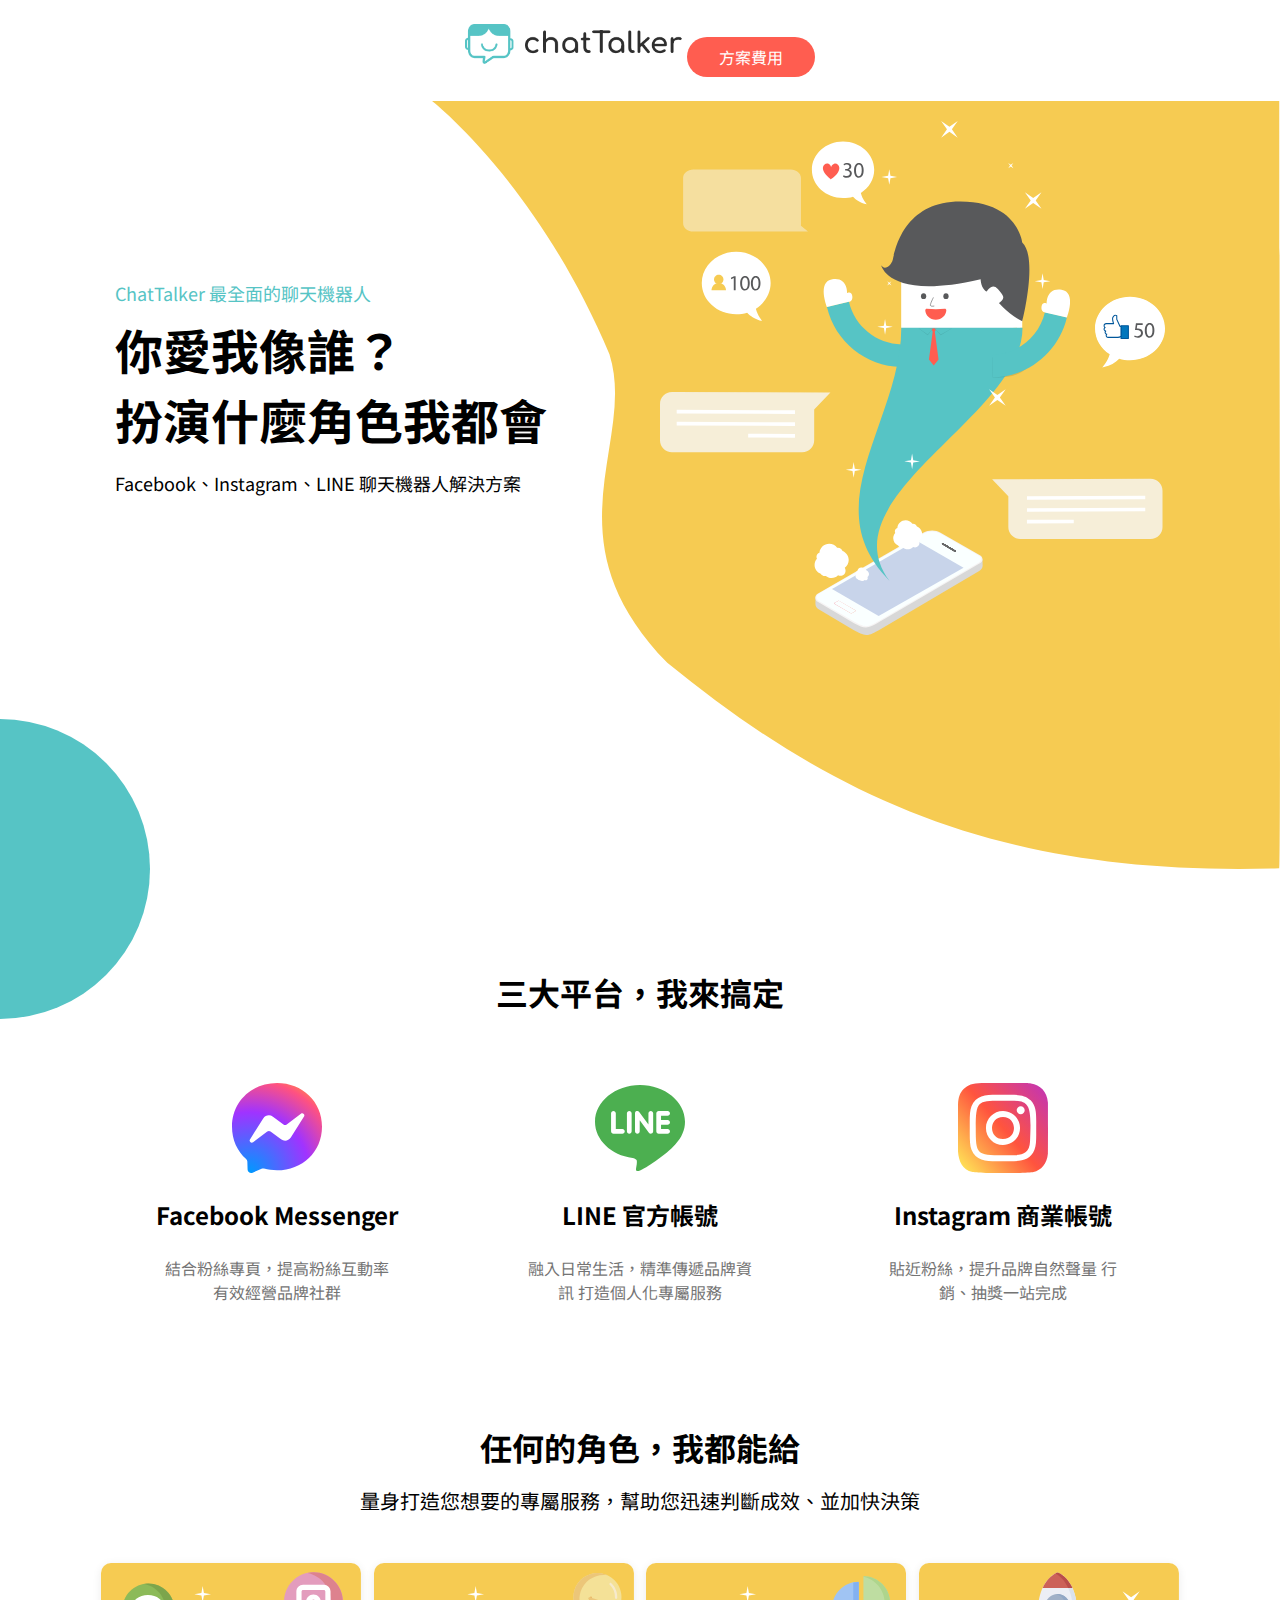
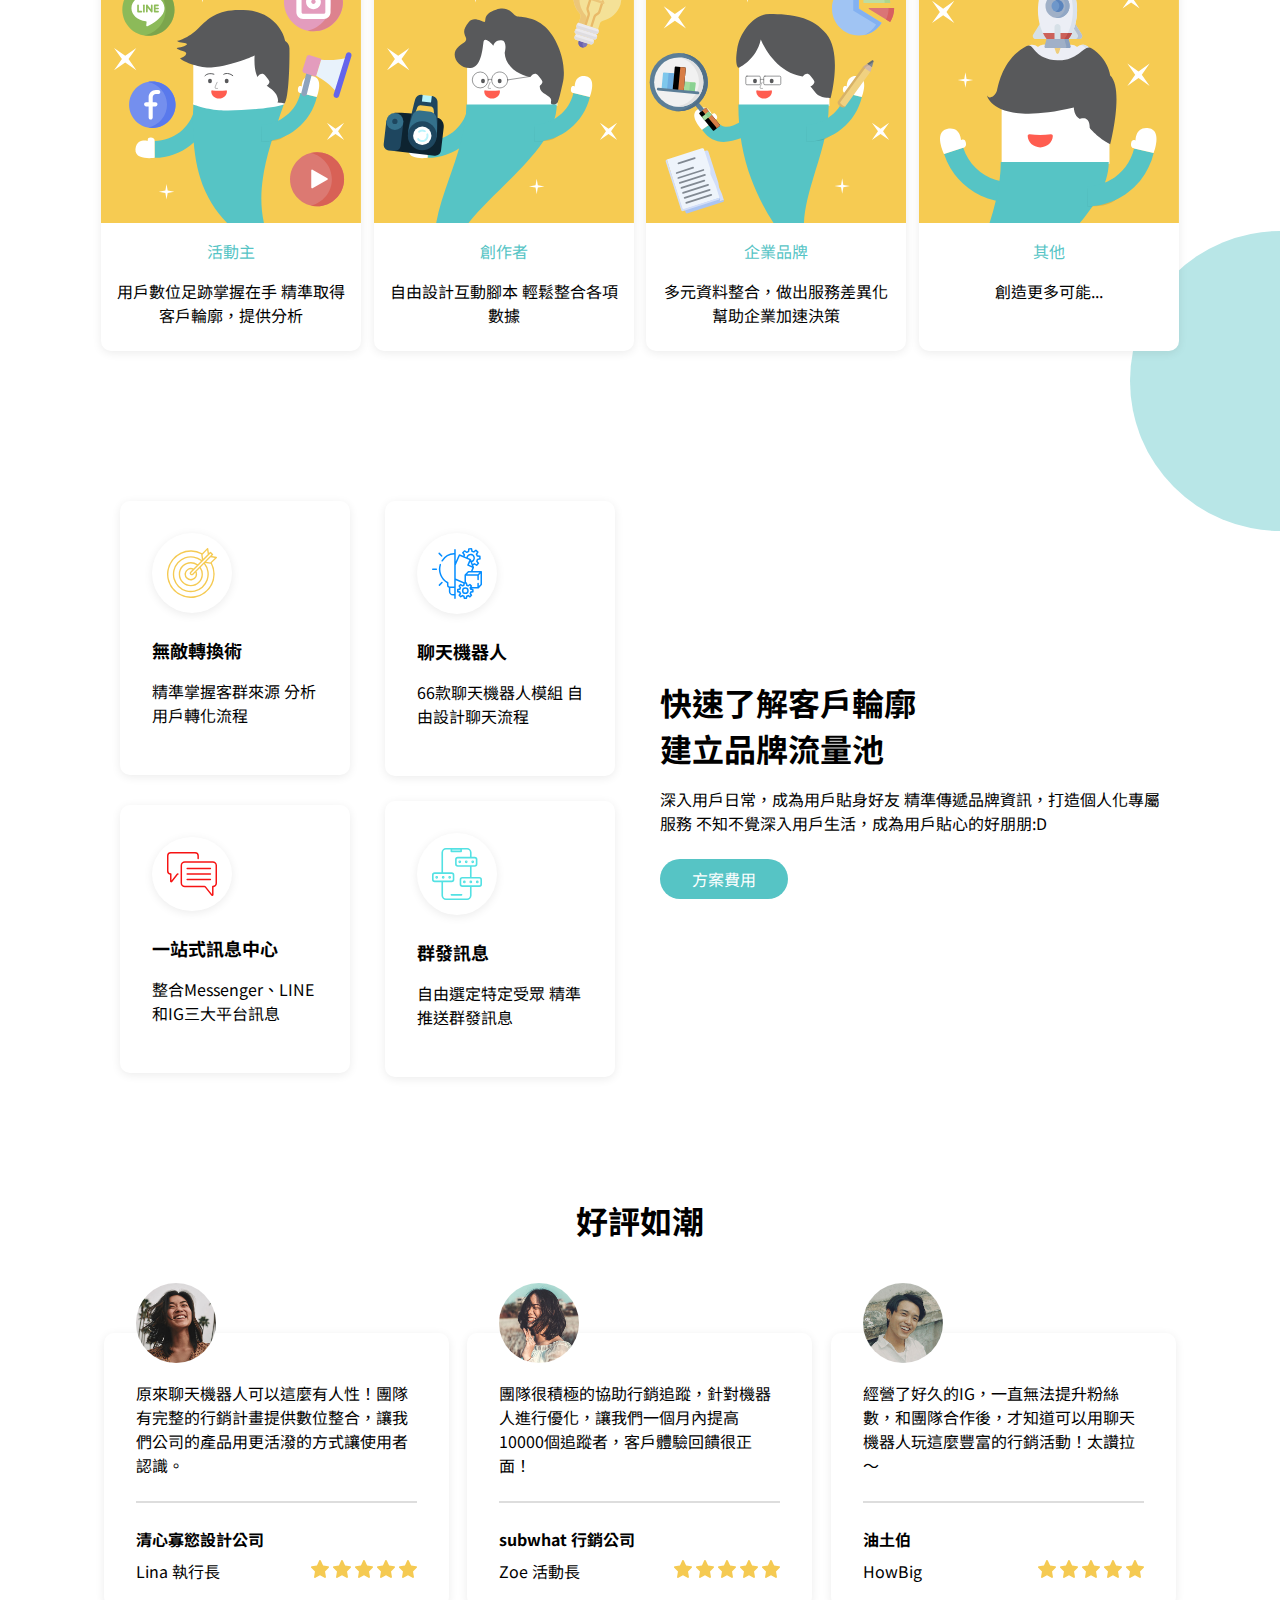
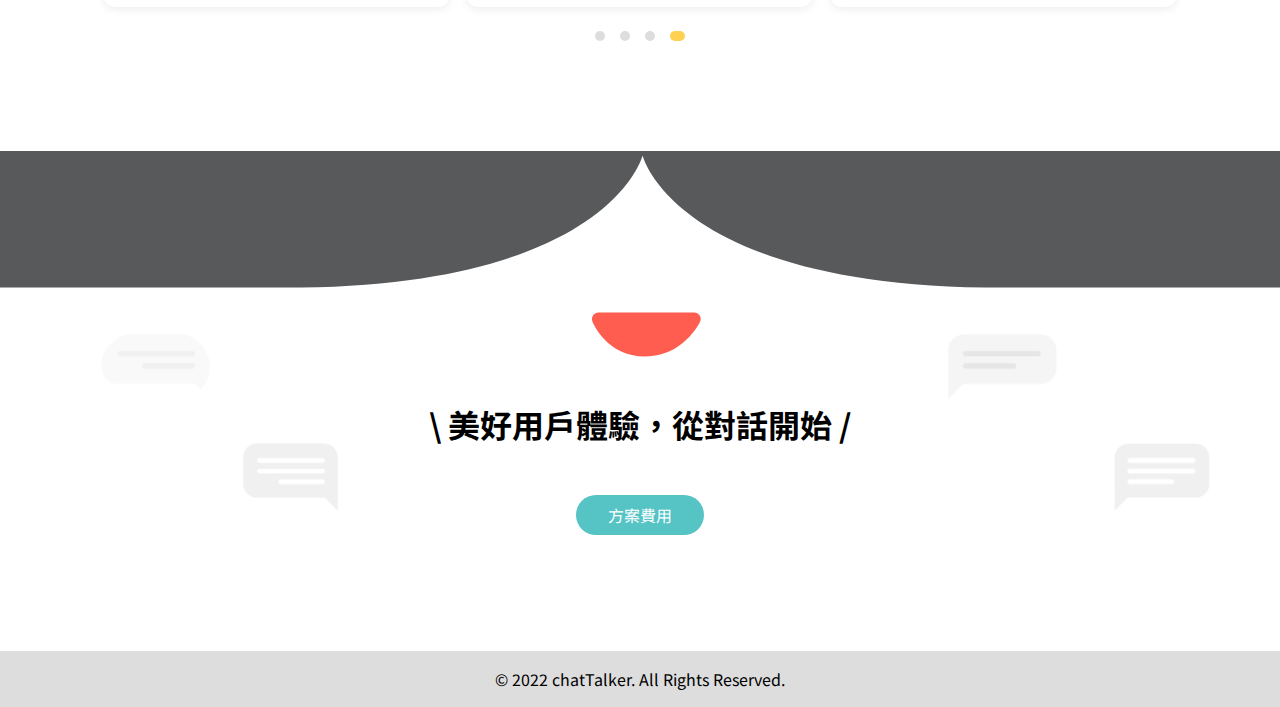
==== commit 11c7702a: "Update index.html" ====
--- a/index.html
+++ b/index.html
@@ -10,12 +10,19 @@
   <title>chat Talker AI 機器人</title>
 </head>
 <body>
+  <nav>
+    <div class="container nav-set">
+      <img src="images/logo.png" alt="">
+      <a class="btn" href="#">方案費用</a>
+    </div>
+  </nav>
+
   <section class="header">
     <div class="container">
-      <nav>
+      <!-- <nav>
         <img src="images/logo.png" alt="">
         <a class="btn" href="#">方案費用</a>
-      </nav>
+      </nav> -->
 
       <div class="hero">
         <div class="hero-content">
--- a/css/style.css
+++ b/css/style.css
@@ -11,15 +11,15 @@
   --dot-color: #FFD153;
 }
 
-* {
+*, ::before ,::after {
   margin: 0;
   padding: 0;
   box-sizing: border-box;
+  /* outline: 1px solid #221E1F; */
 }
 
 html, body {
   font-family: 'Noto Sans TC', sans-serif;
-  overflow-x: hidden;
 }
 
 a {
@@ -31,9 +31,14 @@
   max-width: 100%;
 }
 
+section {
+  max-width: 1366px;
+  margin: 0 auto;
+}
+
 .container {
-  max-width: 1366px;
-  padding: 0 139px;
+  max-width: 1128px;
+  padding: 0 1.5%;
   margin: 0 auto;
 }
 
@@ -43,44 +48,60 @@
   border-radius: 22px;
 }
 
+h2 {
+  font-size: 32px;
+}
+
+h3 {
+  font-size: 24px;
+}
+
+h4 {
+  font-size: 18px;
+}
+
 /* header section */
 .header {
+  background-image: url(../images/bg_home.svg);
+  background-size: contain;
+  background-position: top right;
+  background-repeat: no-repeat;
+  top: 0; 
+  right: 0;
+  width: 100%;
+  height: 768px;
+  z-index: -10;
   position: relative;
-  width: 100%;
-  height: 769px;
   overflow: hidden;
 }
 
 .header::before {
-  content: url(../images/ball01.svg);
+  content: '';
+  background-image: url(../images/ball01.svg);
+  background-size: contain;
+  background-position: center;
+  background-repeat: no-repeat;
+  width: 300px;
+  height: 300px;
   position: absolute;
+  bottom: 0;
   left: 0;
-  bottom: 0;
   transform: translate(-50%, 50%);
-  z-index: -5;
-
-}
-
-.header::after {
-  content: url(../images/bg_home.svg);
-  position: absolute;
-  top: 0;
-  right: 0;
-  z-index: -5;
+  z-index: -10;
 }
 
 nav {
-  padding: 24px 0;
   display: flex;
   justify-content: space-between;
   align-items: center;
+  padding: 24px 0;
 }
 
 nav img {
-  width: 218px;
-}
-
-nav .btn {
+  height: 40px;
+}
+
+nav a {
   background-color: var(--secondary-color);
 }
 
@@ -88,276 +109,275 @@
   display: flex;
   justify-content: space-between;
   align-items: center;
-  gap: 30px;
-  margin-top: 30px;
-}
-
-.hero .content {
+  flex-wrap: wrap;
+}
+
+.hero-content {
   flex: 1;
-}
-
-.subtitle {
+  padding: 20px;
+  min-width: 360px;
+}
+
+.main-color {
+  color: var(--main-color);
   font-size: 18px;
-  color: var(--main-color);
-  font-weight: bold;
-}
-
-.hero h1 {
+}
+
+.hero-content h1{
+  font-size: 48px;
   margin-top: 8px;
-  font-size: 48px;
-}
-
-.hero p {
+}
+
+.hero-content p {
+  font-size: 18px;
   margin-top: 16px;
-  font-size: 20px;
-}
-
-.hero div {
+}
+
+.hero-img {
   flex: 1;
-}
-
-/* .hero img {
-  width: 532px;
-  flex: 1;
-} */
-
-/* platform section */
+  padding: 20px;
+  min-width: 360px;
+}
+
+/* platform secstion */
 .platform {
-  padding-top: 100px;
-  text-align: center;
   position: relative;
   overflow: hidden;
+  text-align: center;
+  padding-top: 100px;
 }
 
 .platform::before {
-  content: url(../images/ball01.svg);
+  content: '';
+  background-image: url(../images/ball01.svg);
+  background-size: contain;
+  background-position: center;
+  background-repeat: no-repeat;
+  width: 300px;
+  height: 300px;
   position: absolute;
   top: 0;
   left: 0;
   transform: translate(-50%, -50%);
-}
-
-.platform h1 {
-  font-size: 32px;
-  font-weight: bold;
-}
-
-.socials {
-  display: flex;
-  justify-content: space-between;
+  z-index: -10;
+}
+
+.social-platforms {
+  display: flex;
+  justify-content: space-around;
   align-items: center;
+  flex-wrap: wrap;
   margin-top: 48px;
 }
 
-.social {
-  width: 245px;
-}
-
-.social h2 {
+.platform-card {
+  width: 345px;
+  padding: 20px;
+}
+
+.platform-card img{
+  width: 90px;
+  height: auto;
+  vertical-align: middle;
+}
+
+.platform-card h3 {
+  font-size: 24px;
   margin-top: 24px;
 }
 
-.social p {
+.platform p {
+  font-size: 16px;
   margin-top: 24px;
   color: var(--text-color-gray);
-}
-
-.social img {
-  width: 90px;
+  padding: 0 33px;
 }
 
 /* service section */
 .service {
   margin-top: 100px;
   text-align: center;
+  padding-bottom: 30px;
   position: relative;
   overflow: hidden;
-  padding-bottom: 10px;
 }
 
 .service::after {
-  content: url(../images/ball02.svg);
+  content: '';
+  background-image: url(../images/ball02.svg);
+  background-size: contain;
+  background-position: center;
+  background-repeat: no-repeat;
+  width: 300px;
+  height: 300px;
   position: absolute;
   bottom: 0;
   right: 0;
-  transform: translate(30%, 70%);
-  z-index: -20;
-}
-
-.service h1 {
-  font-size: 32px;
-}
-
-.service .service-content {
+  transform: translate(50%, 50%);
+  z-index: -10;
+}
+
+.service-content {
   font-size: 20px;
   margin-top: 16px;
 }
 
-.cards {
-  display: flex;
-  justify-content: space-between;
+.service-cards {
+  margin-top: 48px;
+  display: flex;
+  justify-content: space-around;
   align-items: stretch;
-  margin-top: 48px;
-}
-
-.card {
+  flex-wrap: wrap;
+}
+
+.service-card {
   width: 260px;
-  border-radius: 12px;
-  box-shadow: 0px 2px 10px var(--shadow-color);
-  background-color: var(--btn-text-color);
-}
-
-.card img {
+  border-radius: 10px;
+  overflow: hidden;
+  box-shadow: 0 2px 10px var(--shadow-color);
+  background-color: var(--btn-text-color)
+}
+
+.service-card img {
   vertical-align: middle;
-  border-radius: 12px 12px 0 0;
-}
-
-.card-content {
+}
+
+.service-main-color {
+  color: var(--main-color);
+  margin-top: 16px;
+}
+
+.service-card-text {
   padding: 16px 16px 24px 16px;
 }
 
-.card .card-color {
-  margin-top: 0;
-  color: var(--main-color);
-}
-
-.card p {
-  margin-top: 16px;
-}
-
 /* customer section */
-.customers {
-  display: flex;
-  justify-content: flex-start;
-  align-items: center;
-  gap: 137px;
+.customer {
   padding-top: 100px;
-  padding-bottom: 10px;
   position: relative;
   overflow: hidden;
 }
 
-.customers::after {
-  content: url(../images/ball02.svg);
-    position: absolute;
-    top: 0;
-    right: 0;
-    transform: translate(30%, -30%);
-    z-index: -20;
+.customer::after {
+  content: '';
+  background-image: url(../images/ball02.svg);
+  background-size: contain;
+  background-position: center;
+  background-repeat: no-repeat;
+  width: 300px;
+  height: 300px;
+  position: absolute;
+  top: 0;
+  right: 0;
+  transform: translate(50%, -50%);
+  z-index: -10;
+}
+
+.customer-inner {
+  display: flex;
+  justify-content: space-around;
+  align-items: center;
+  flex-wrap: wrap;
 }
 
 .customer-cards {
-  flex-basis: 507px;
-  display: flex;
-  justify-content: flex-start;
+  flex: 1;
+  padding: 20px;
+  display: flex;
+  justify-content: space-around;
   align-items: center;
-  gap: 28px 47px;
   flex-wrap: wrap;
+  gap: 25px;
+  min-width: 530px;
 }
 
 .customer-card {
   width: 230px;
   padding: 32px 32px 48px 32px;
   box-shadow: 0 2px 10px var(--shadow-color);
-  border-radius: 12px;
-}
-
-.customer-icon {
-  width: 86px;
-  height: 86px;
+  border-radius: 10px;
+}
+
+.card-icon {
+  display: inline-block;
+  border-radius: 50%;
+  padding: 15px;
   background-color: var(--btn-text-color);
   box-shadow: 0 2px 10px var(--shadow-color);
-  border-radius: 50%;
-  display: flex;
-  justify-content: center;
-  align-items: center;
+}
+
+.customer-card img {
+  width: 50px;
+  height: auto;
+  vertical-align: middle;
+}
+
+.customer-card h4 {
+  margin-top: 24px;
+}
+
+.customer-card p {
+  margin-top: 16px;
 }
 
 .customer-content {
-  /* flex: 1; */
-  align-self: left;
-}
-
-.customer-content h1{
-  font-size: 32px;
+  flex: 1;
+  padding: 20px;
+  min-width: 530px;
 }
 
 .customer-content p {
   margin-top: 16px;
 }
 
-.customer-content .btn{
+.customer-content a {
+  margin-top: 24px;
   background-color: var(--main-color);
-  margin-top: 16px;
-}
-
-.icon-header {
-  font-size: 18px;
-  font-weight: bold;
-  margin-top: 24px;
-}
-
-.customer-card p {
-  margin-top: 16px;
 }
 
 /* comment section */
 .comment {
   margin-top: 100px;
+}
+
+.comment h2 {
   text-align: center;
-  margin-bottom: 100px;
+}
+
+.comment-cards {
+  margin-top: 90px;
+  display: flex;
+  justify-content: space-around;
+  align-items: center;
+  flex-wrap: wrap;
+}
+
+.comment-card {
+  width: 345px;
+  border-radius: 10px;
+  box-shadow: 0 2px 10px var(--shadow-color);
+  padding: 48px 32px 24px 32px;
   position: relative;
 }
 
-.comment::before {
-  content: url(../images/ball03.svg);
-  position: absolute;
-  top: 10%;
-  left: 3%;
-  z-index: -100;
-}
-
-.comment h1 {
-  font-size: 32px;
-}
-
-.comment-cards {
-  margin-top: 104px;
-  display: flex;
-  justify-content: space-between;
-  align-items: center;
-  position: relative;
-  z-index: 100;
-}
-
-.comment-card {
-  width: 352px;
-  border-radius: 12px;
-  box-shadow: 0px 2px 10px var(--shadow-color);
-  padding: 48px 32px 24px 32px;
-  text-align: left;
-  position: relative;
-  background-color: var(--btn-text-color);
-}
-
-.comment-img {
+.comment-card .user-img {
   width: 80px;
   height: 80px;
   border-radius: 50%;
-  overflow: hidden;
+
   position: absolute;
-  top: 0;
+  top: -50px;
   left: 32px;
-  transform: translateY(-60%);
-}
-
-.line {
-  height: .3px;
-  border: .3px solid var(--line-color);
+}
+
+.border-line {
+  height: .1px;
+  width: 100%;
+  border: .1px solid var(--line-color);
   margin: 24px 0;
 }
 
-.user-contents {
+.user {
   display: flex;
   justify-content: space-between;
   align-items: flex-end;
@@ -368,266 +388,336 @@
   margin-bottom: 8px;
 }
 
-.stars img {
-  width: 16px;
+.starts img {
+  width: 18px;
+  height: auto;
 }
 
 .dots {
   display: flex;
   justify-content: center;
   align-items: center;
-  gap: 10px;
+  gap: 15px;
+  padding-bottom: 10px;
+}
+
+.dot {
   margin-top: 24px;
-}
-
-.dot {
   height: 10px;
   width: 10px;
+  background-color: var(--line-color);
   border-radius: 50%;
-  background-color: var(--line-color);
-}
-
-.active {
+}
+
+.dot:last-child {
+  width: 15px;
+  border-radius: 5px;
   background-color: var(--dot-color);
-  width: 16px;
-  border-radius: 10px;;
 }
 
 /* experience section */
 .experience {
+  margin-top: 100px;
   text-align: center;
-  width: 1366px;
-  margin: 0 auto;
-  height: 503px;
-  background-image: url(../images/home_footer.svg); 
+  background-image: url(../images/home_footer.svg);
+  background-size: contain;
+  background-position: top;
   background-repeat: no-repeat;
-  position: relative;
-}
-
-.experience div {
-  position: absolute;
-  top: 70%;
-  left: 50%;
-  transform: translate(-50%, -50%);
-}
-
-.experience h1 {
-  font-size: 32px;
-  margin-bottom: 48px;
+  width: 100%;
+  height: 500px;
+}
+
+.experience h2 {
+  padding-top: 250px;
 }
 
 .experience a {
+  margin-top: 48px;
   background-color: var(--main-color);
 }
 
-/* footer section */
-footer {
-  margin: 0 auto;
-  max-width: 1366px;
+/* fooer section */
+.footer {
   text-align: center;
   padding: 16px 0;
   background-color: var(--line-color);
 }
 
-footer p {
-  font-weight: 300;
-}
-
-
-@media (max-width: 425px) {
+@media (max-width: 1090px) {
+  /* 1090 comment section */
+    .comment-cards .comment-card:last-child {
+      display: none;
+    }
+}
+
+@media (max-width: 1024px) {
   .container {
-    padding: 0 20px;
-  }
+    padding: 0 3%;
+  }
+
+  /* 1024 header section */
 
   .header {
-    margin-top: 55px;
+    height: 600px;
+  }
+
+  .header::before {
+    width: 200px;
+    height: 200px;
+  }
+
+  .hero-content h1 {
+    font-size: 32px
+  }
+
+  /* 1024 platfrom section */
+
+  .platform::before {
+    width: 200px;
+    height: 200px;
+  }
+
+  .social-platforms {
+    gap: 24px;
+  }
+
+  /* 1024 service section */
+  .service-cards {
+    gap: 24px;
+  }
+
+  /* 1024 customer section */
+  .customer-inner {
+    flex-direction: column-reverse;
+  }
+
+  .customer-content {
+    text-align: center;
+  }
+
+  /* 1024 experience section */
+    .experience {
+    height: 400px;
+    }
+
+    .experience h2 {
+      padding-top: 220px;
+    }
+}
+
+@media (max-width: 768px) {
+  .btn {
+    padding: 8px 32px;
+    border-radius: 22px;
+  }
+
+   /* 768 header section */
+   .header {
+    background-image: none;
+    height: auto;
+  }
+
+  .header::before {
+    background-image: none;
   }
 
   nav {
-    padding: 16px 20px;
+    background-color: var(--btn-text-color);
     position: fixed;
     top: 0;
     left: 0;
+    z-index: 1000;
+    border-bottom: 3px solid var(--dot-color);
     width: 100%;
-    background-color: var(--btn-text-color);
-    border-bottom: 2px solid var(--dot-color);
-    z-index: 1000;
+    padding: 16px 20px;
   }
 
   nav img {
-    width: 130px;
-  }
-
-  .header::after {
-    content: url(../images/bg_home_sm.svg);
-    top: 45%;
-    right: 7%;
-    width: 334px;
-  }
-
-  .header::before {
+    height: 24px;
+  }
+
+  .hero {
+    margin-top: 70px;
+    flex-direction: column;
+  }
+
+  .hero-content {
+    text-align: center;
+    min-width: 100%;
+    height: auto;
+  }
+
+  .hero-img {
+    width: 70%;
+    position: relative;
+  }
+
+  .hero-img::after {
     content: '';
-  }
-
-  .hero {
-    flex-direction: column;
-  }
-
-  .hero h1 {
-    font-size: 32px;
-  }
-
-  .hero p {
-    font-size: 16px;
-  }
-
-  .hero div {
-    width: 100%;
-  }
-
-  /* .platform::before {
-    top: 0;
-    left: 0;
-    transform: scale(.2);
-  } */
-
-  .platform::before {
-    content: '';
-    background-image: url(../images/ball01.svg);
-    background-size: 126px 126px;
-    transform: translate(-55%, -37%);
+    background-image: url(../images/bg_home_sm.svg);
+    background-size: contain;
+    background-position: center;
+    background-repeat: no-repeat;
     width: 100%;
     height: 100%;
-    background-repeat: no-repeat;
-    background-position: center;
-    z-index: -100;
-  }
-
-  .platform h1 {
-    font-size: 28px;
-  }
-
-  .socials {
-    flex-direction: column;
-    gap: 24px;
-    margin-top: 32px;
-  }
-
-  .social img {
-    width: 60px;
-  }
-
-  .social h2 {
-    margin-top: 16px;
-  }
-
-  .service {
-    padding-bottom: 20px;
-  }
-
-  .service::after {
-    content:'';
-    background-image: url(../images/ball02.svg);
-    background-size: 120px 120px;
-    width: 100%;
-    height: 100%;
-    background-repeat: no-repeat;
-    background-position: center;
-    bottom: 0;
-    right: 0;
-    transform: translate(40%, 46.5%);
-    /* z-index: 100; */
-  }
-
-  .social p {
-    margin-top: 16px;
-  }
-
-  .service h1 {
-    font-size: 28px;
-  }
-
-  .service .service-content {
-    font-size: 16px;
-  }
-
-  .cards {
-    flex-direction: column;
-    align-items: center;
-    margin-top: 32px;
-    gap: 24px;
-  }
-
-  .customers {
-    margin-top: 60px;
-    flex-direction: column-reverse;
-    text-align: center;
-    gap: 32px;
-    padding-top: 10px;
-  }
-
-  .customers::after {
-    content: '';
-  }
-
+    position: absolute;
+    top: 35px;
+    left: 0;
+    z-index: -10;
+  }
+  /* 768 platform section */
+
+  .platform::before {
+    top: 75px;
+    width: 150px;
+    height: 150px;
+  }
+
+  /* 768 customer section */
   .customer-cards {
-    justify-content: center;
-    align-items: center;
-    text-align: left;
-    padding-bottom: 10px;
-  }
-
-  .customer-card {
-    width: 230px;
-  }
-
+    min-width: 100%;
+  }
+
+  .customer-content {
+    min-width: 100%;
+  }
+
+  /* 768 comment section */
   .comment {
     margin-top: 60px;
-    margin-bottom: 0;
-  }
-
-  .comment::before {
-    /* z-index: 500; */
-    transform: scale(.8);
-    top: 3%;
-    left: -10%;
-  }
-
+  }
+  
   .comment-cards {
-    flex-direction: column;
     margin-top: 88px;
   }
-
-  .comment-card {
-    width: 100%;
-  }
-
-  .comment-cards .comment-card:nth-child(2) {
-    display: none;
-  }
-
-  .comment-cards .comment-card:last-child {
-    display: none;
-  }
-
+  
+  .comment-card:nth-child(2) {
+     display: none;
+  }
+
+  /* 769 experience sextion */
   .experience {
+    height: 300px;
+  }
+  
+  .experience h2 {
+    padding-top: 160px;
+  }
+
+  .experience a {
+    margin-top: 24px;
+  }
+}
+
+@media (max-width: 425px) {
+  h2 {
+    font-size: 28px
+  }
+
+  h3 {
+    font-size: 18px;
+  }
+
+  /* 425 header section */
+  .hero-content {
+    text-align: left;
+  }
+ 
+
+  /* 425 platform section */
+  .platform {
+    padding-top: 0;
+    margin-top: 60px
+  }
+
+  .platform::before {
+    width: 110px;
+    height: 110px;
+    top: 170px;
+    left: 0;
+    z-index: -10;
+  }
+
+  .platform-card img {
+    width: 60px;
+    height: auto;
+  }
+
+  /* 425 service section */
+  .service {
     margin-top: 60px;
+  }
+
+  .service-content {
+    font-size: 18px;
+  }
+
+  .service::after {
+    width: 140px;
+    height: 140px;
+    bottom: 70px;
+    right: 0;
+    transform: translate(50%, 50%);
+  }
+
+  /* 425 customer section */
+  .customer::after {
+    background-image: none;
+    width: 0;
+    height: 0;
+  }
+
+  /* 425 experience section */
+  .experience {
     background-image: url(../images/footer_sm.svg);
-    background-repeat: no-repeat;
-    background-position: top;
-    background-size: contain;
-    width: 100%;
-    height: 461px;
-  }
-
-  .experience div {
-    width: 100%;
-    top: 75%;
-    left: 50%;
-  }
-
-  .experience h1 {
+    height: 460px;
+  }
+  
+  .experience h2 {
     font-size: 24px;
-    margin-bottom: 24px;
-  }
-}
+    padding-top: 320px;
+  }
+}
+
+@media (max-width: 375px) {
+  .btn {
+    padding: 6px 24px;
+  }
+
+  .experience h2 {
+    padding-top: 280px;
+  }
+}
+
+@media (max-width: 320px) {
+  h2 {
+    font-size: 22px
+  }
+
+  .platform h3 {
+    font-size: 20px; 
+  }
+
+  .btn {
+    padding: 6px 18px;
+  }
+
+  .hero-content h1 {
+    font-size: 28px;
+  }
+
+  .hero-img {
+    min-width: 100%;
+  }
+
+  .experience {
+    height: 380px;
+  }
+
+  .experience h2 {
+    padding-top: 240px;
+    font-size: 22px;
+  }
+}
+
+/* 20220521修改 */
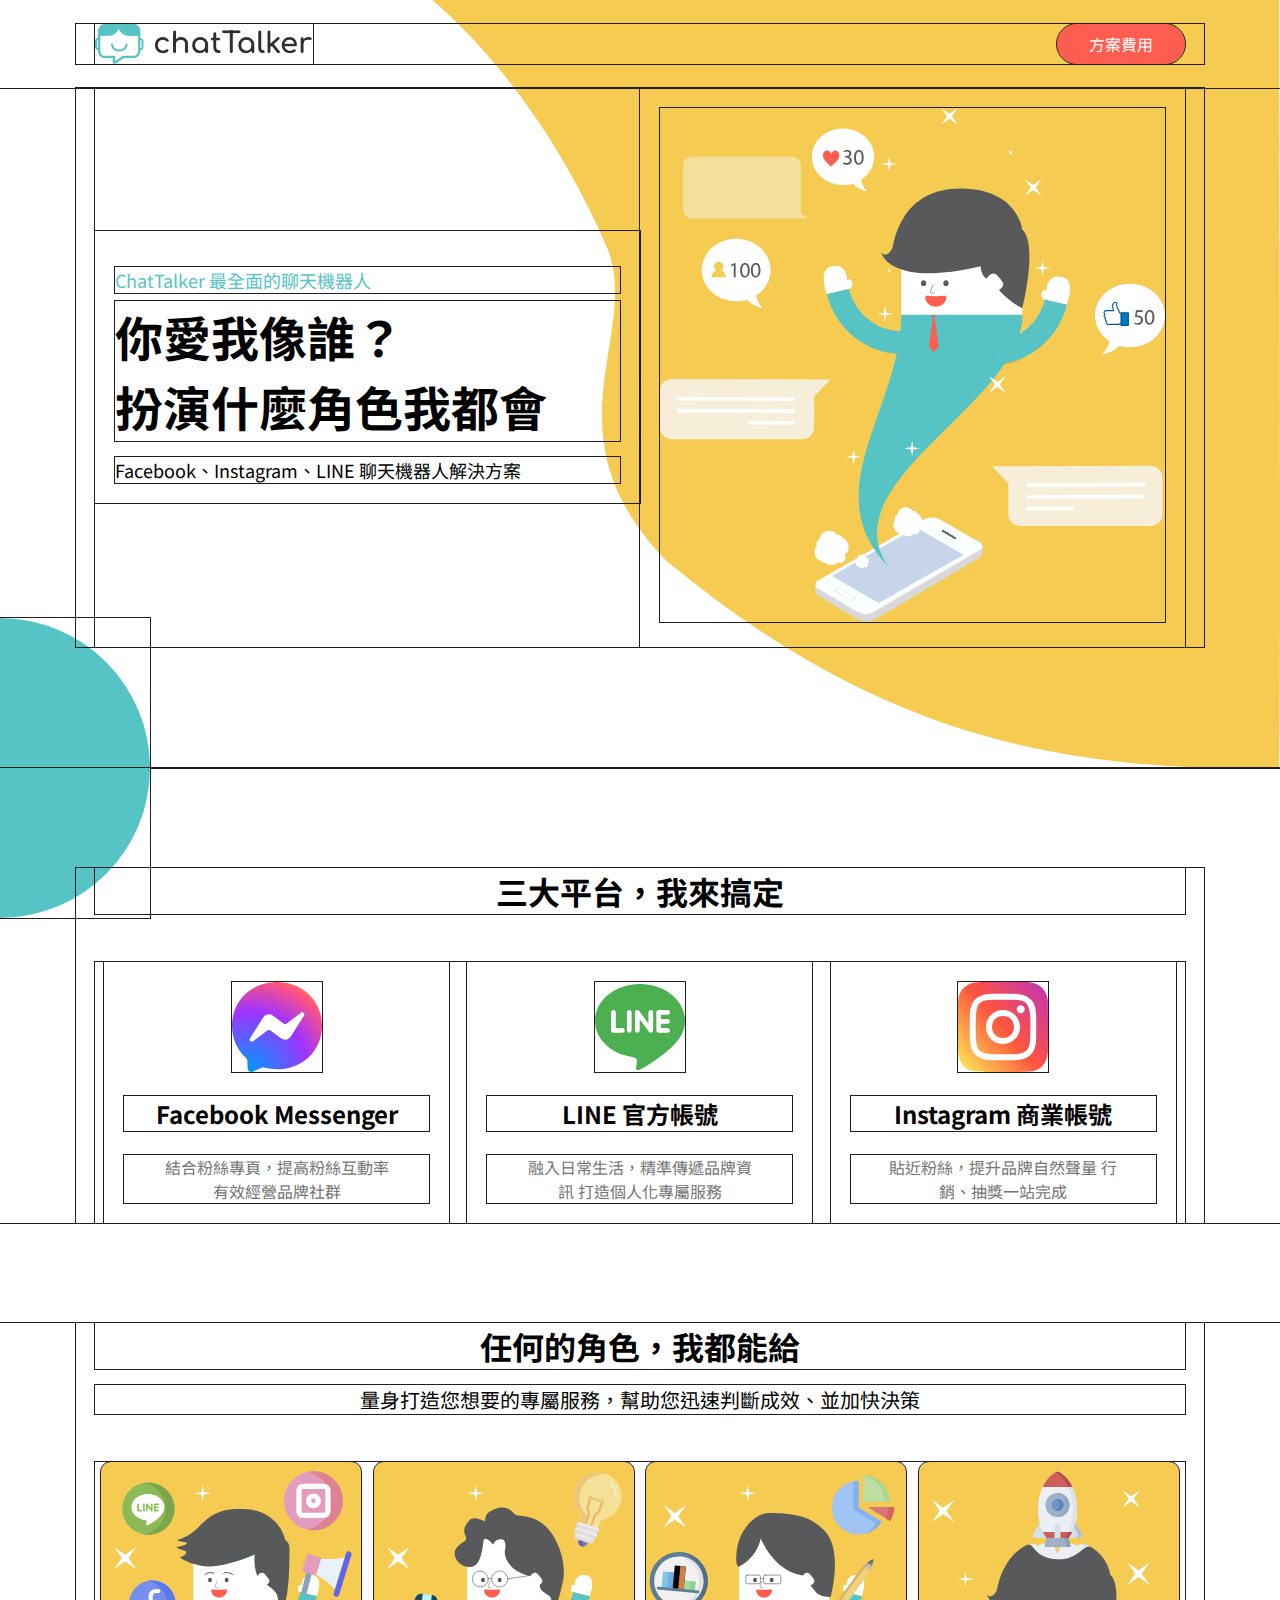
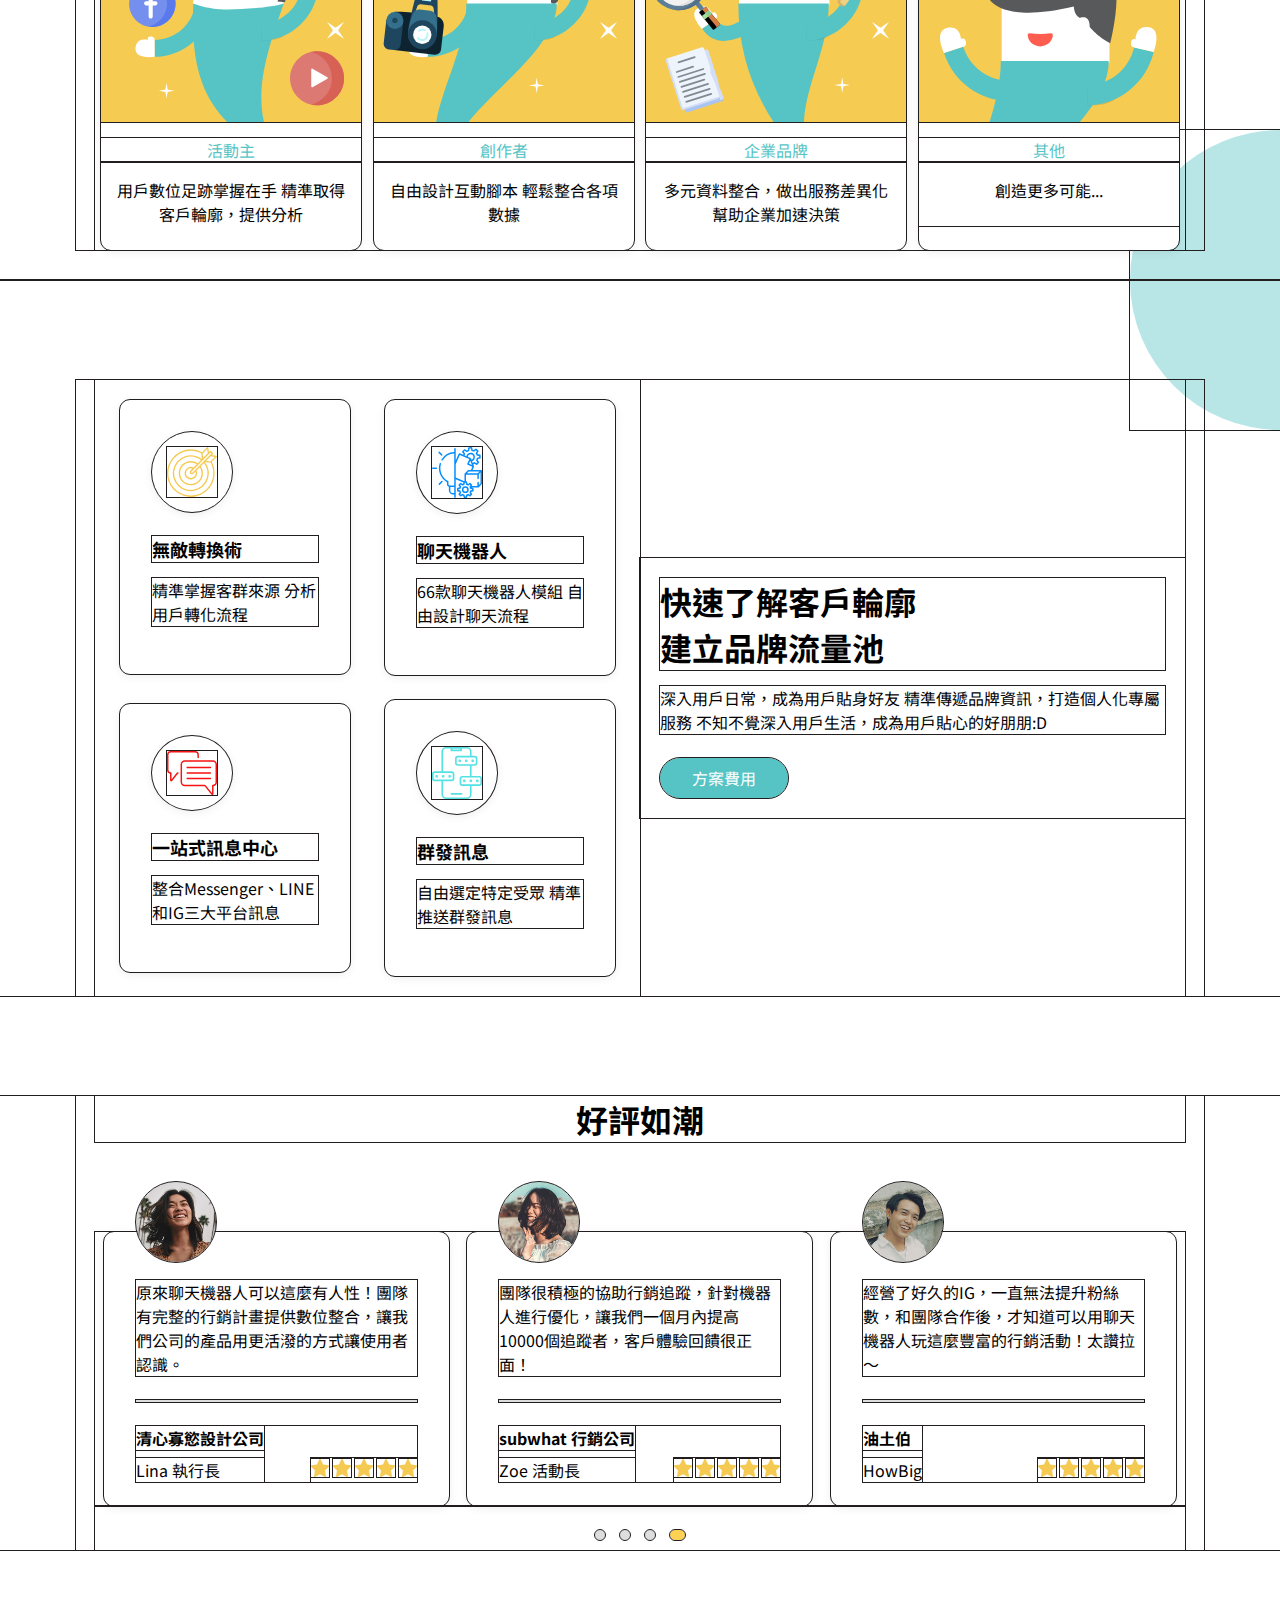
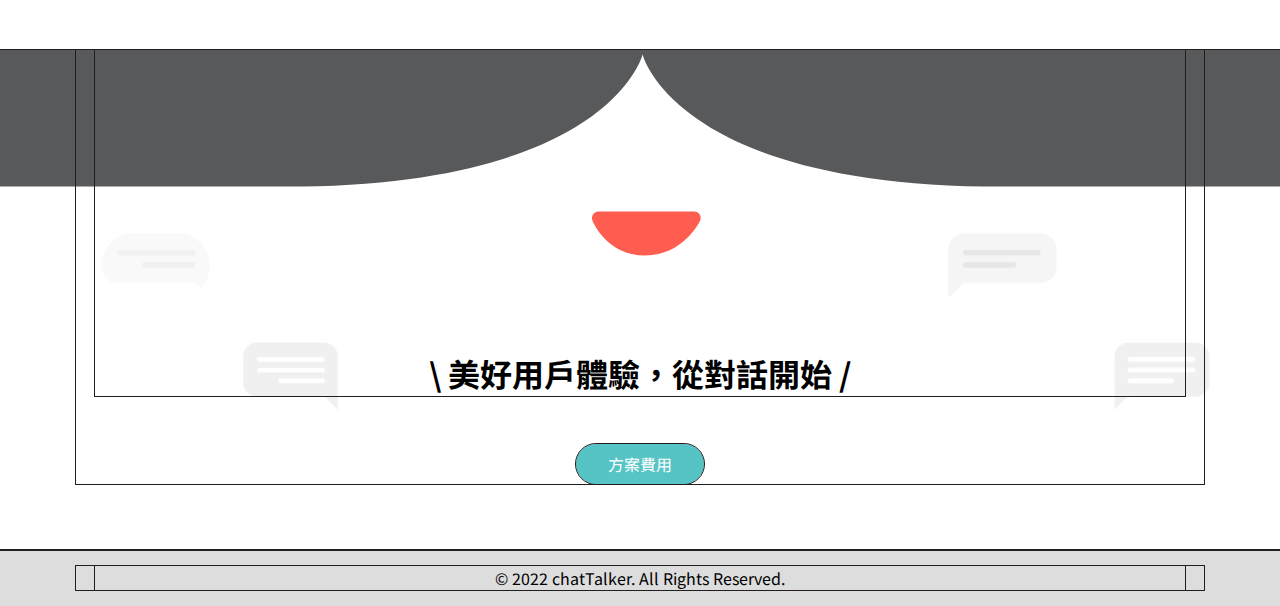
==== commit b415e5d6: "Update index.html" ====
--- a/index.html
+++ b/index.html
@@ -13,7 +13,7 @@
   <nav>
     <div class="container nav-set">
       <img src="images/logo.png" alt="">
-      <a class="btn" href="#">方案費用</a>
+      <a class="btn" href="charge.html">方案費用</a>
     </div>
   </nav>
 
@@ -238,4 +238,4 @@
 </body>
 </html>
 
-<!-- 20220521修改 -->
+<!-- 20220530修改 -->
--- a/css/style.css
+++ b/css/style.css
@@ -9,13 +9,15 @@
   --shadow-color: #00000014;
   --line-color: #DDDDDD;
   --dot-color: #FFD153;
+  --charge-bg: #F7F9FD;
+  --calculation-bg-color: #F5F5F5;
 }
 
 *, ::before ,::after {
   margin: 0;
   padding: 0;
   box-sizing: border-box;
-  /* outline: 1px solid #221E1F; */
+  outline: 1px solid #221E1F;
 }
 
 html, body {
@@ -48,6 +50,10 @@
   border-radius: 22px;
 }
 
+h1 {
+  font-size: 48px;
+}
+
 h2 {
   font-size: 32px;
 }
@@ -58,6 +64,10 @@
 
 h4 {
   font-size: 18px;
+}
+
+ul {
+  list-style: none;
 }
 
 /* header section */
@@ -73,6 +83,8 @@
   z-index: -10;
   position: relative;
   overflow: hidden;
+
+  padding-top: 88px;
 }
 
 .header::before {
@@ -91,10 +103,17 @@
 }
 
 nav {
+  width: 100%;
+  padding: 24px 0;
+
+  position: absolute;
+  margin: 0 auto;
+}
+
+.nav-set {
   display: flex;
   justify-content: space-between;
   align-items: center;
-  padding: 24px 0;
 }
 
 nav img {
@@ -428,7 +447,7 @@
 }
 
 .experience h2 {
-  padding-top: 250px;
+  padding-top: 300px;
 }
 
 .experience a {
@@ -436,11 +455,238 @@
   background-color: var(--main-color);
 }
 
-/* fooer section */
+/***** Charge Page *****/
+
+.charge-header {
+  position: relative;
+  width: 100%;
+  height: 560px;
+}
+
+.charge-header::before {
+  content: '';
+  position: absolute;
+  top: 0;
+  right: 0;
+  background-color: var(--charge-bg);
+  border-radius: 0 0 0 300px;
+  background-position: center;
+  background-size: contain;
+  background-repeat: no-repeat;
+  width: 100%;
+  height: 470px;
+  z-index: -5;
+}
+
+.charge-header::after {
+  content: '';
+  position: absolute;
+  top: 0;
+  right: 0;
+  background-image: url(../images/banner.svg);
+  background-position: top right;
+  background-size: contain;
+  background-repeat: no-repeat;
+  width: 885px;
+  height: 560px;
+  z-index: -5;
+}
+
+.charge-content {
+  position: absolute;
+  top: 50%;
+  transform: translateY(-50%);
+}
+
+.charge-content p {
+  margin-top: 16px;
+}
+
+/* charge-price section */
+.charge-price {
+  text-align: center;
+  position: relative;
+  padding-bottom: 15px;
+  overflow: hidden;
+}
+
+.charge-price::before {
+  content: '';
+  background-image: url(../images/ball03.svg);
+  background-position: center;
+  background-size: contain;
+  background-repeat: no-repeat;
+  width: 360px;
+  height: 360px;
+  position: absolute;
+  top: 25%;
+  left: -15%;
+  z-index: -10;
+}
+
+.quota-card {
+  color: var(--main-color);
+  border: 1px solid var(--main-color);
+  font-size: 18px;
+}
+
+.quota-card-active {
+  background-color: var(--main-color);
+  color: var(--btn-text-color);
+  font-size: 18px;
+}
+
+.price-quota {
+  margin-top: 48px;
+  display: flex;
+  justify-content: center;
+  align-items: center;;
+  flex-wrap: wrap;
+  gap: 16px;
+}
+
+.price-cards {
+  margin-top: 55px;
+  display: flex;
+  justify-content: center;
+  align-items: center;
+  flex-wrap: wrap;
+  gap: 16px
+}
+
+.price-card {
+  width: 445px;
+  border-radius: 12px;
+  box-shadow: 0px 2px 10px var(--shadow-color);
+  background-color: var(--btn-text-color);
+}
+
+.price-card h3 {
+  padding: 16px 0 16px 0;
+}
+
+.line {
+  width: 100%;
+  height: .2px;
+  background-color: var(--line-color);
+}
+
+.price-card p {
+  margin: 32px 0 32px 0;
+}
+
+.price-calculation {
+  display: flex;
+  justify-content: center;
+  align-items: center;
+}
+
+.calculation {
+  padding: 32px 24px;
+  background-color: var(--calculation-bg-color);
+  border-radius: 12px;
+}
+
+.calculation-text {
+  font-size: 12px;
+}
+
+.calculation-people {
+  font-size: 32px;
+  color: var(--main-color);
+}
+
+.calculation-people span {
+  font-size: 12px;
+}
+
+.equal {
+  font-size: 29px;
+  margin: 0 21px 0 21px;
+}
+
+.calculation-money {
+  font-size: 32px;
+}
+
+.calculation-money span {
+  font-size: 12px;
+}
+
+.price-card ul{
+  margin: 32px 29px 0 29px;
+  text-align: left;
+  font-size: 16px;
+}
+
+.price-card ul li {
+  margin-bottom: 16px;
+}
+
+.price-card ul li:last-child {
+  margin-bottom: 0;
+}
+
+.price-card .quota-card-active {
+  margin: 42px 0 38px 0;;
+}
+
+.price-card ul li img {
+  vertical-align: middle;
+  margin-right: 12px;
+}
+
+/* normal-questions section */
+.normal-questions {
+  margin-top: 100px;
+  text-align: center;
+  margin-bottom: 100px;
+}
+
+.normal-questions-cards {
+  margin-top: 48px;
+}
+
+.normal-question-card {
+  margin-top: 16px;
+  padding: 16px 32px;
+  border-radius: 12px;
+  box-shadow: 0px 2px 10px var(--shadow-color);
+  text-align: left;
+}
+
+.question-flex {
+  display: flex;
+  justify-content: space-between;
+  align-items: center;
+}
+
+.normal-question-card p {
+  font-size: 18px;
+}
+
+.question-card-active {
+  color: var(--main-color);
+  font-weight: bold;
+}
+
+.question-card-text-active {
+  margin-top: 24px;
+  color: var(--text-color-gray);
+  text-align: left;
+}
+
+/* all fooer section */
 .footer {
   text-align: center;
   padding: 16px 0;
   background-color: var(--line-color);
+}
+
+@media (max-width: 1200px) {
+  .header {
+    height: 700px;
+  }
 }
 
 @media (max-width: 1090px) {
@@ -464,6 +710,7 @@
   .header::before {
     width: 200px;
     height: 200px;
+    transform: translate(-60%, 50%);
   }
 
   .hero-content h1 {
@@ -475,6 +722,7 @@
   .platform::before {
     width: 200px;
     height: 200px;
+    transform: translate(-60%, -50%);
   }
 
   .social-platforms {
@@ -505,6 +753,13 @@
     }
 }
 
+@media (max-width: 850px) {
+  /* 820 header section */
+  .header {
+    height: 510px;
+  }
+}
+
 @media (max-width: 768px) {
   .btn {
     padding: 8px 32px;
@@ -515,6 +770,7 @@
    .header {
     background-image: none;
     height: auto;
+    padding-top: 0;
   }
 
   .header::before {
@@ -526,7 +782,7 @@
     position: fixed;
     top: 0;
     left: 0;
-    z-index: 1000;
+    z-index: 150;
     border-bottom: 3px solid var(--dot-color);
     width: 100%;
     padding: 16px 20px;
@@ -595,7 +851,7 @@
      display: none;
   }
 
-  /* 769 experience sextion */
+  /* 768 experience sextion */
   .experience {
     height: 300px;
   }
@@ -607,9 +863,18 @@
   .experience a {
     margin-top: 24px;
   }
+
+  /* 768 charge header page */
+  .charge-content {
+    top: 60%;
+  }
 }
 
 @media (max-width: 425px) {
+  h1 {
+      font-size: 28px;
+    }
+
   h2 {
     font-size: 28px
   }
@@ -677,6 +942,82 @@
     font-size: 24px;
     padding-top: 320px;
   }
+
+  /* 425 charge-header section */
+  .charge-header {
+    width: 100%;
+    height: 615px;
+    margin-bottom: 60px;
+  }
+
+  .charge-header h1{
+    font-size: 32px;
+  }
+
+  .charge-header::before {
+    border-radius: 0 0 0 100px;
+    width: 100%;
+    height: 615px;
+  }
+
+  .charge-content {
+    top: 30%;
+  }
+
+  .charge-header::after {
+    content: '';
+    position: absolute;
+    top: 10%;
+    right: 0;
+    background-image: url(../images/banner_sm.svg);
+    background-position: top left;
+    background-size: calc(100%);
+    background-repeat: no-repeat;
+    width: 100%;
+    height: 555px;
+  }
+
+  /* 425 charge-price section */
+  .price-card {
+    width: 100%;
+  }
+
+  .calculation {
+    padding: 16px 24px;
+  }
+
+  .price-card .quota-card-active {
+    margin: 35px 24px;
+  }
+
+  .calculation-people {
+    font-size: 28px;
+  }
+
+  .calculation-money {
+    font-size: 28px;
+  }
+
+  .charge-price::before {
+    width: 180px;
+    height: 180px;
+    top: 55%;
+    left: -25%;
+  }
+
+  /* 425 normal-questions */
+  .normal-questions {
+    margin: 60px 0;
+  }
+
+  .normal-question-card p {
+    font-size: 16px;
+  }
+
+  .normal-question-card {
+    font-size: 16px;
+    padding: 16px;
+  }
 }
 
 @media (max-width: 375px) {
@@ -687,6 +1028,23 @@
   .experience h2 {
     padding-top: 280px;
   }
+
+  /* 375 charge-header section */
+  .charge-header {
+    height: 550px;
+  }
+
+  .equal {
+    font-size: 22px;
+  }
+
+  .charge-header::before {
+    height: 550px;
+  }
+
+  .charge-header::after {
+    height: 495px
+  }
 }
 
 @media (max-width: 320px) {
@@ -694,6 +1052,10 @@
     font-size: 22px
   }
 
+  p {
+    font-size: 16px;
+  }
+
   .platform h3 {
     font-size: 20px; 
   }
@@ -702,9 +1064,6 @@
     padding: 6px 18px;
   }
 
-  .hero-content h1 {
-    font-size: 28px;
-  }
 
   .hero-img {
     min-width: 100%;
@@ -718,6 +1077,48 @@
     padding-top: 240px;
     font-size: 22px;
   }
-}
-
-/* 20220521修改 */
+
+  /* 320 charge-header section */
+  .charge-header {
+    height: 470px;
+  }
+
+  .charge-header h1 {
+    font-size: 28px;
+  }
+
+  .charge-header::before {
+    height: 470px
+  }
+
+  .charge-header::after {
+    height: 420px;
+  }
+
+  /* 320 charge-price section */
+  .calculation {
+    padding: 8px 12px;
+  }
+
+  .charge-price::before {
+    width: 120px;
+    height: 120px;
+    top: 55%;
+    left: -25%;
+  }
+
+  .equal {
+    margin: 0 16px 0 16px;
+  }
+
+  .calculation-people {
+    font-size: 20px;
+  }
+
+  .calculation-money {
+    font-size: 20px;
+  }
+
+}
+
+/* 20220530修改 */
